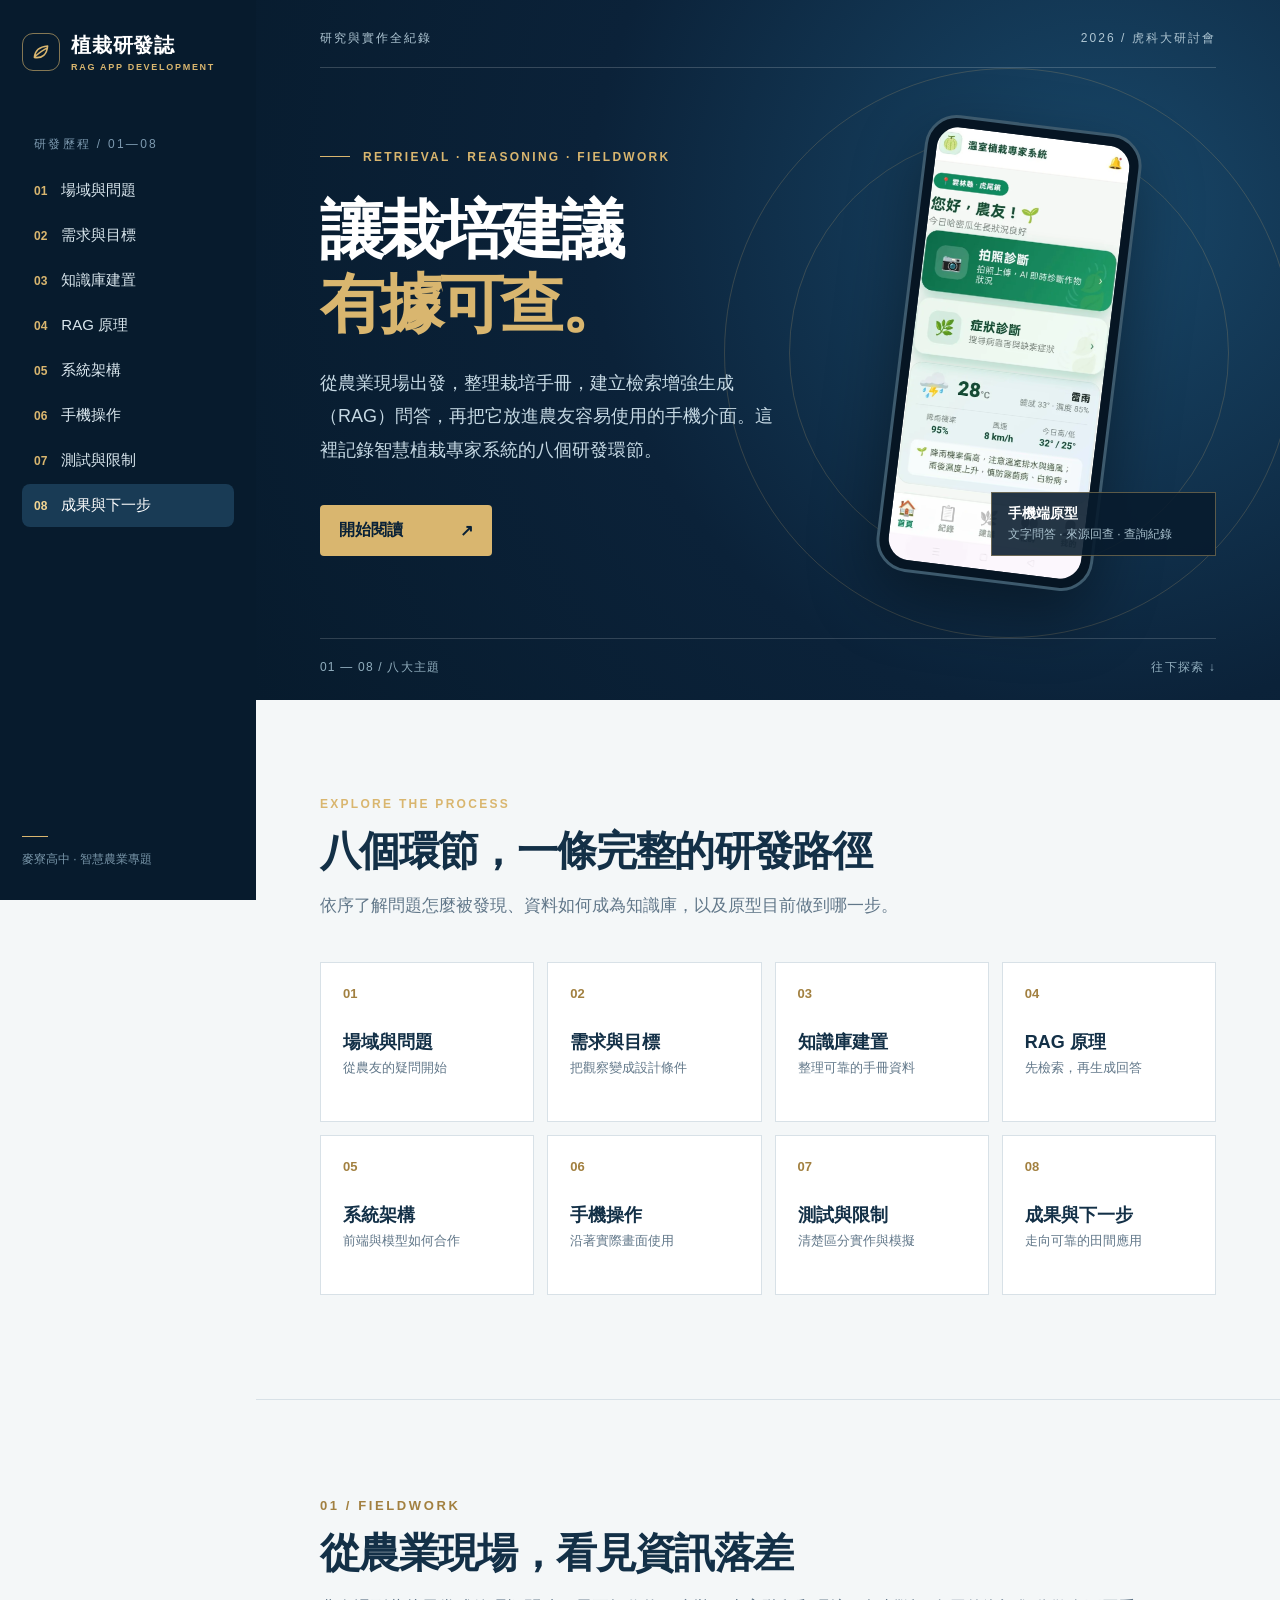
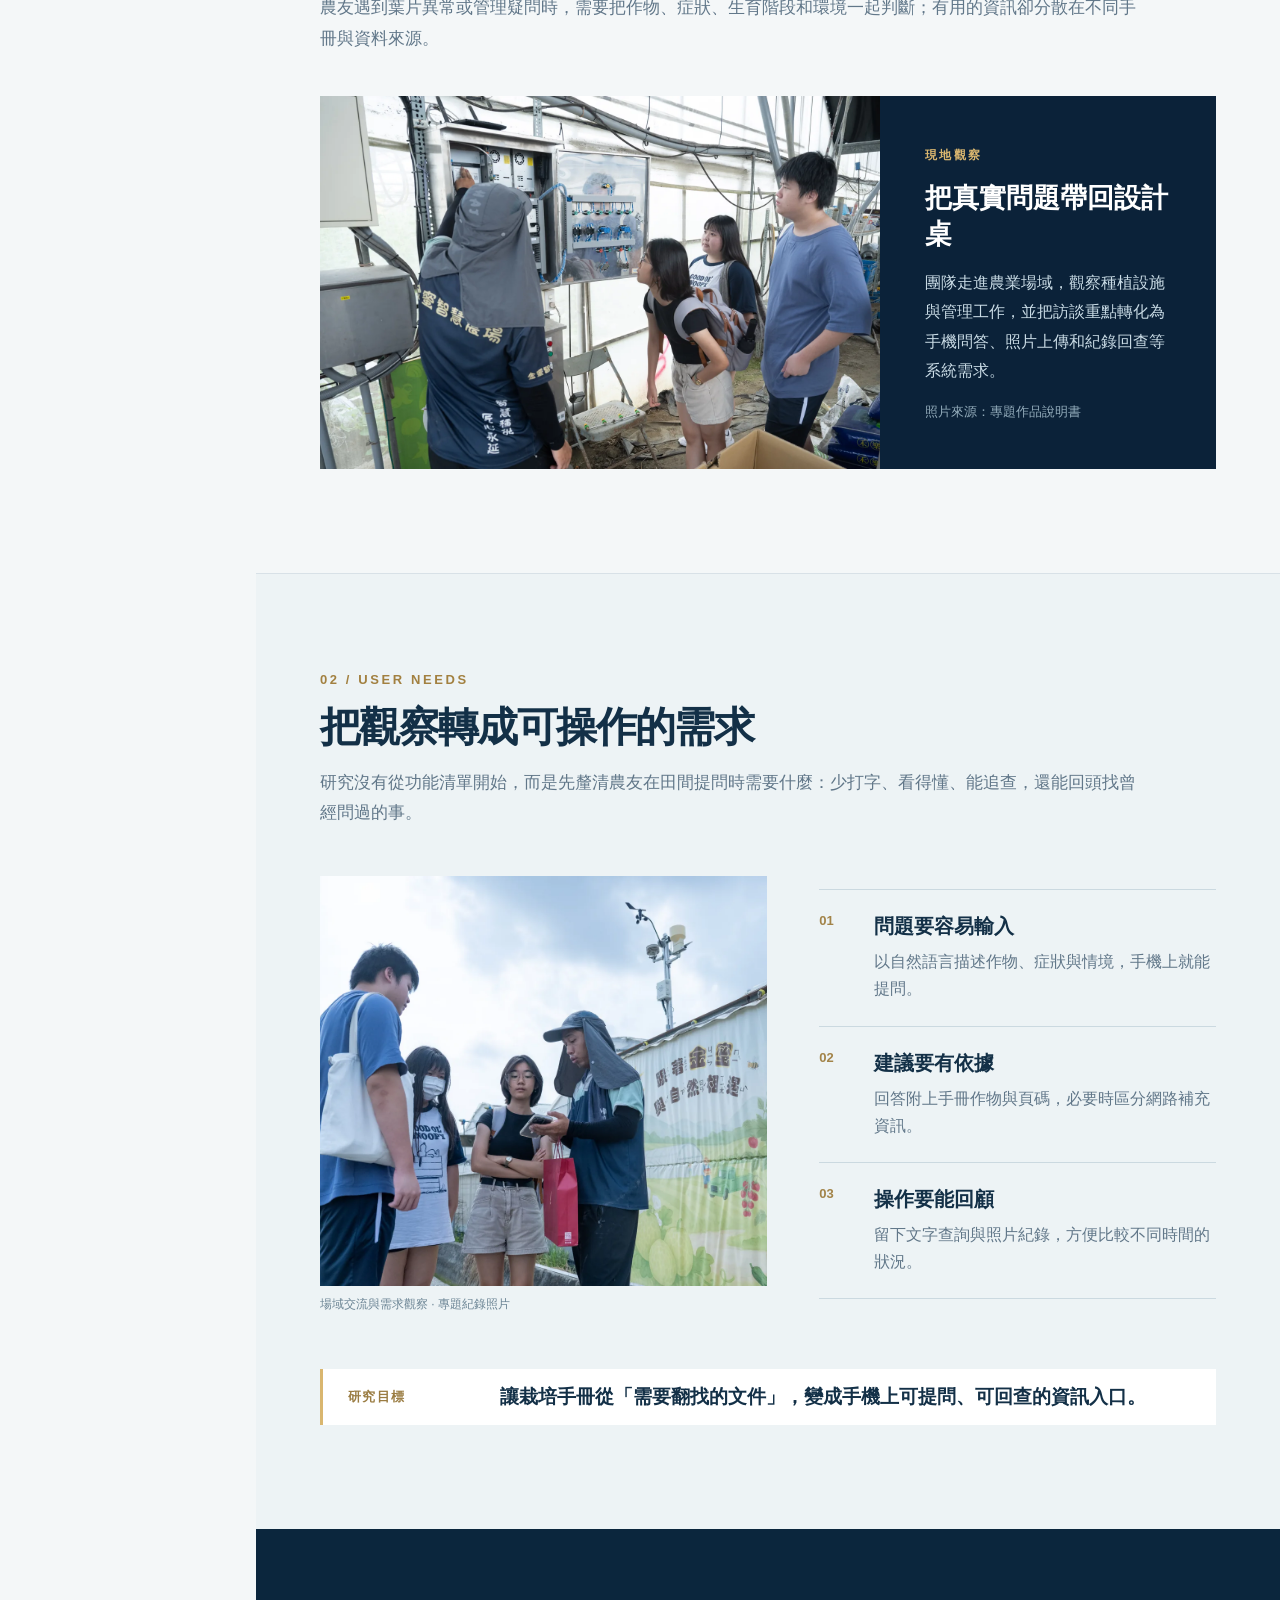
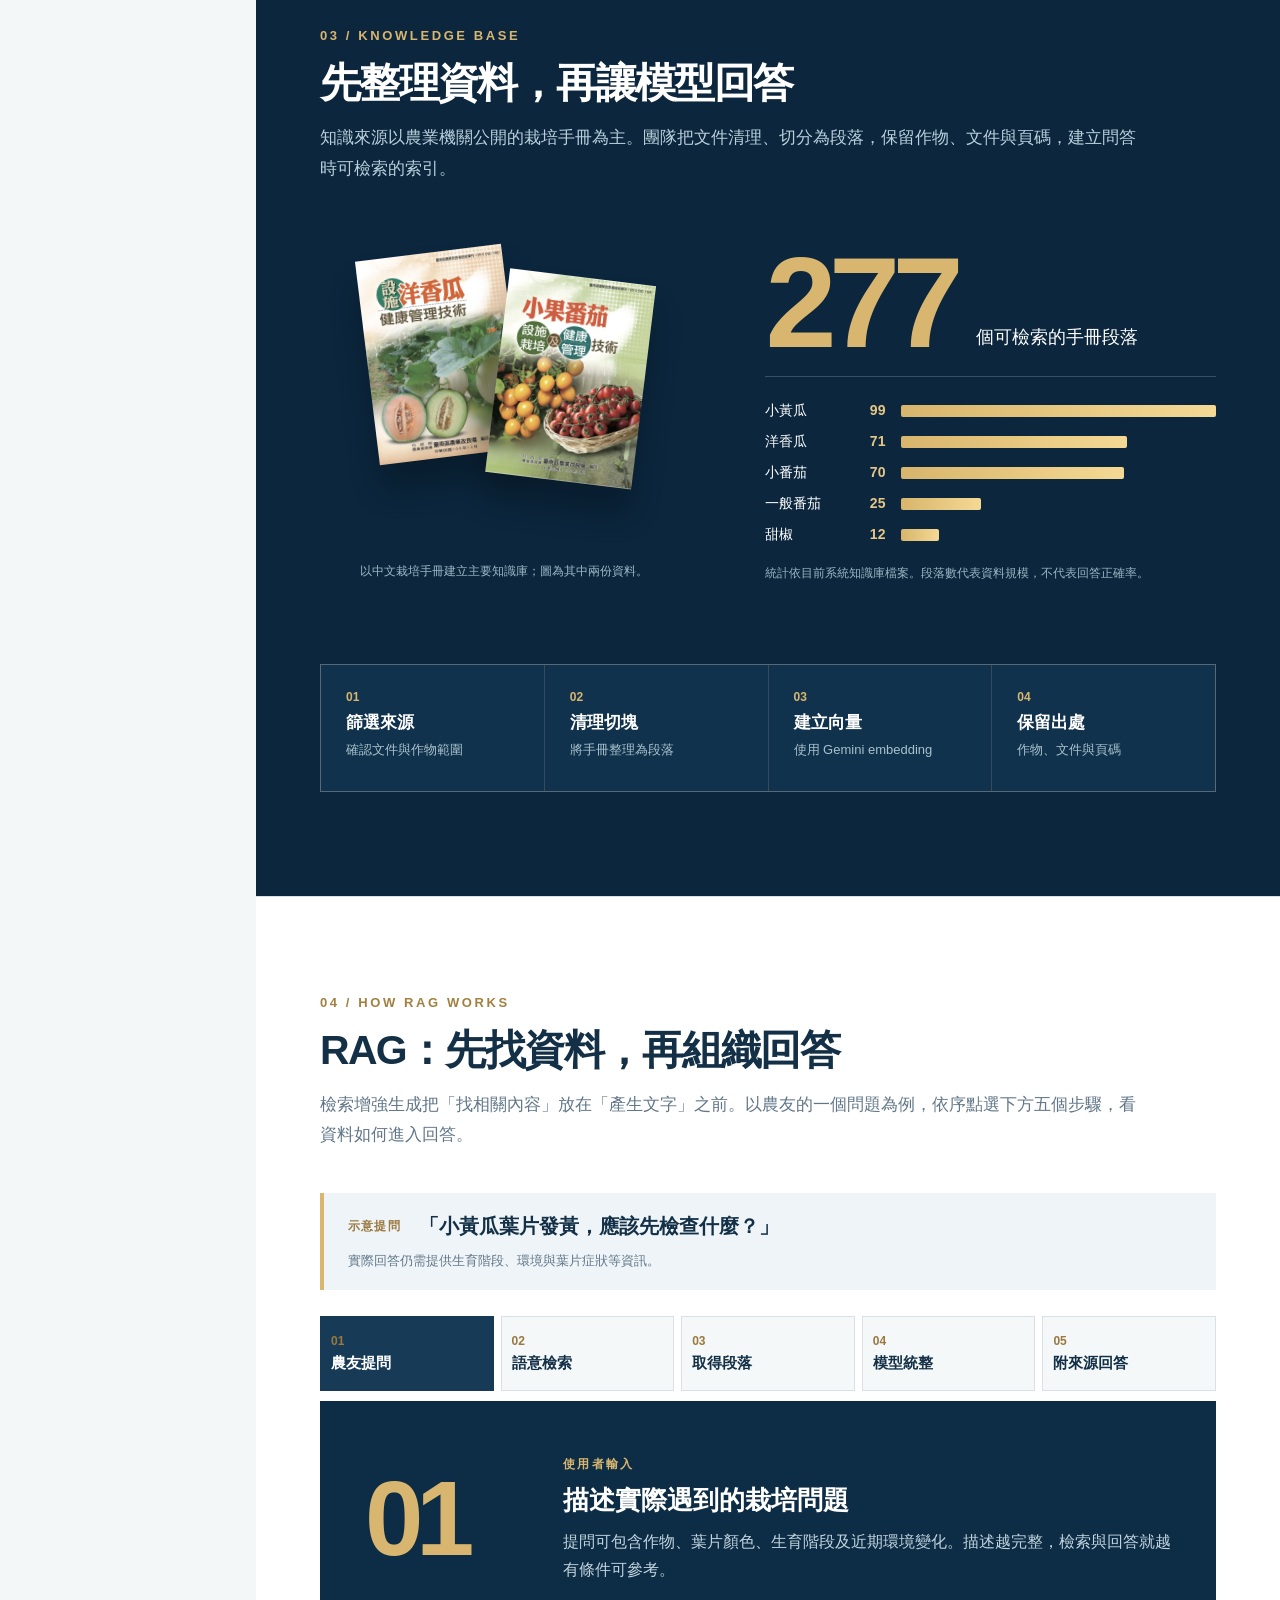
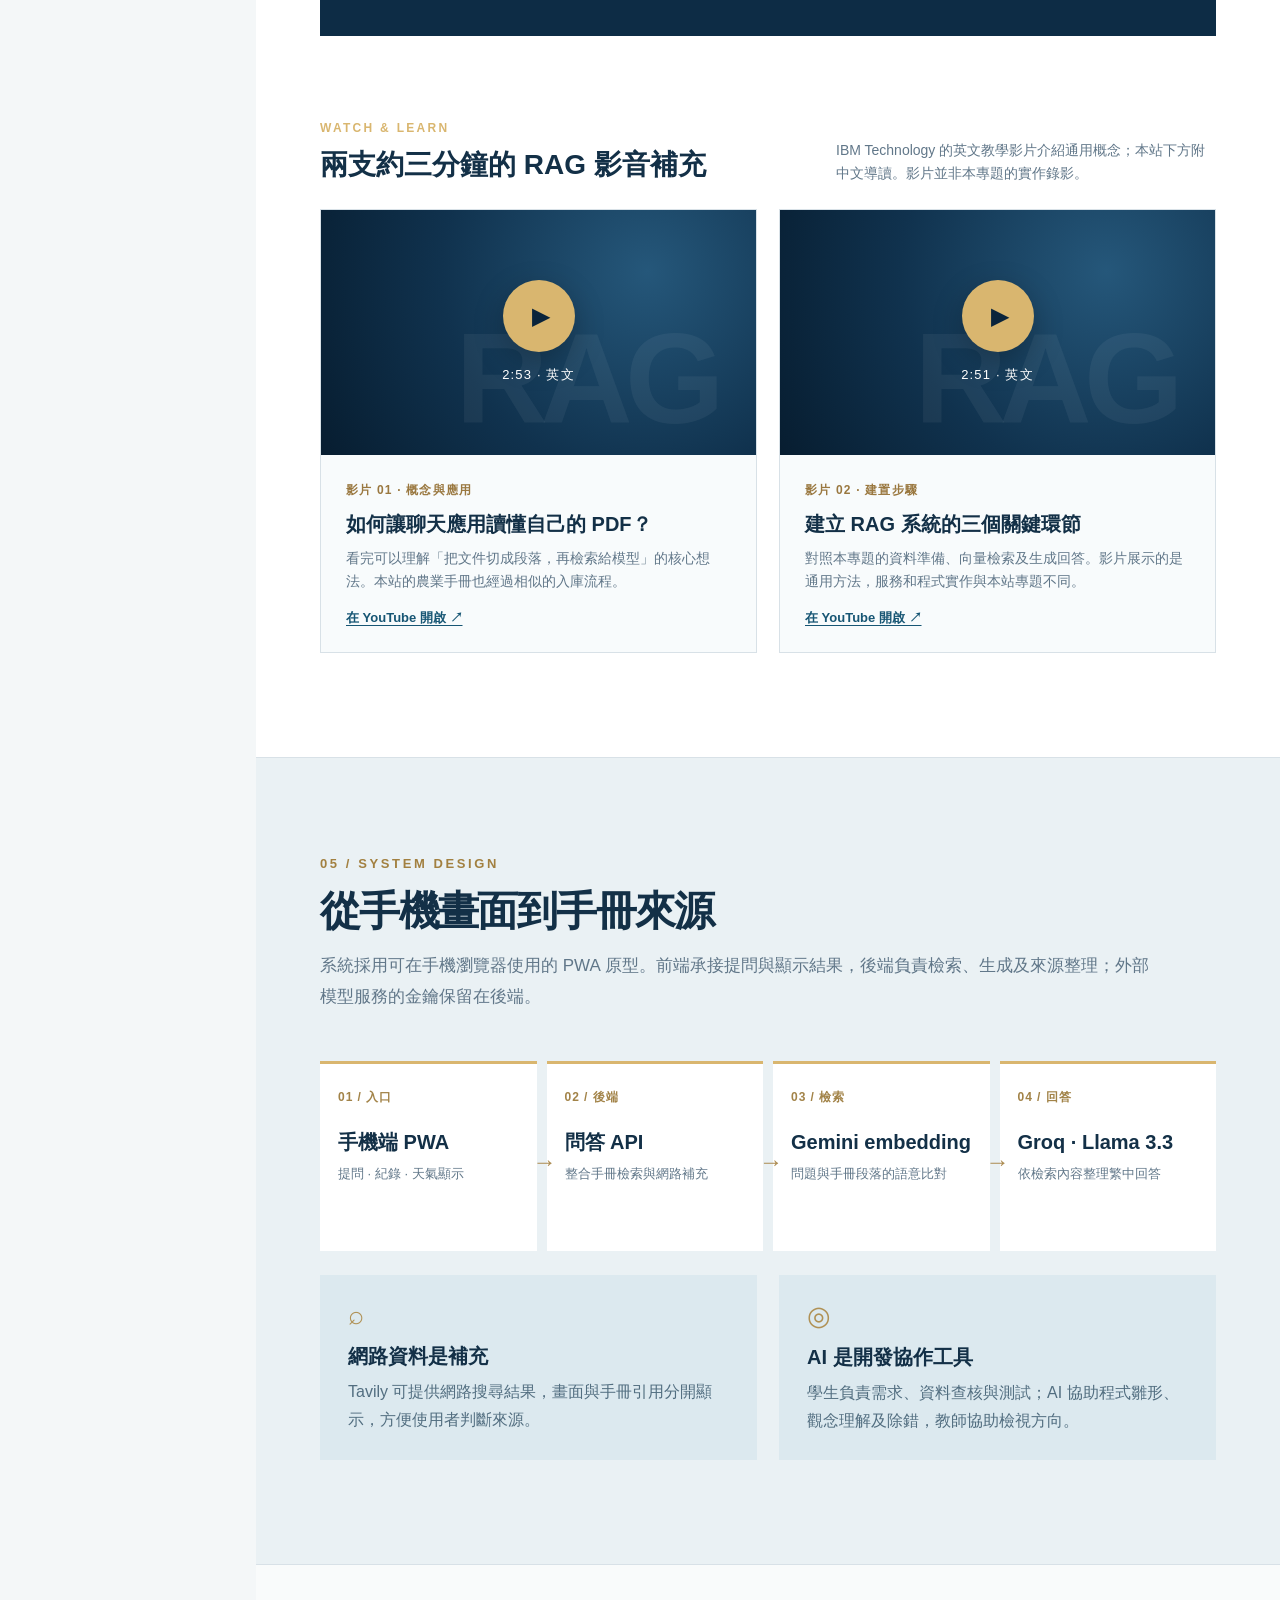
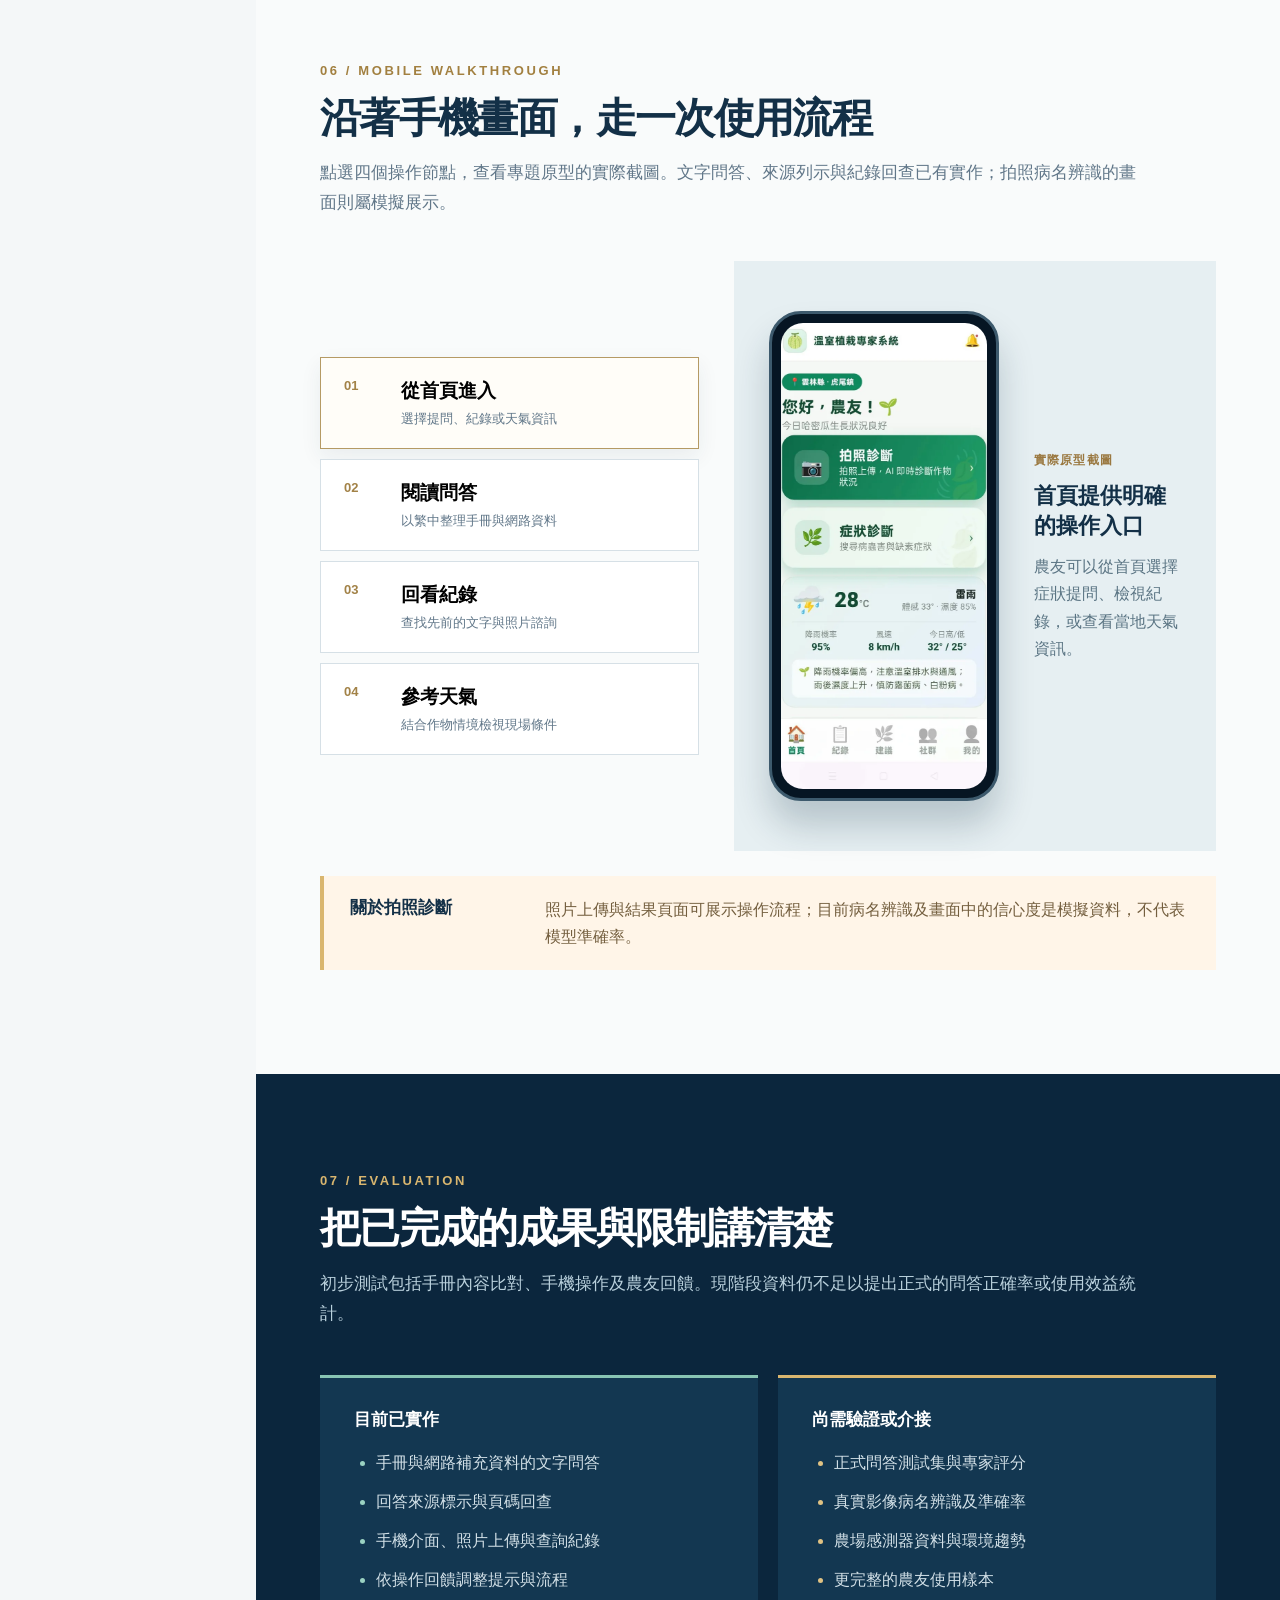
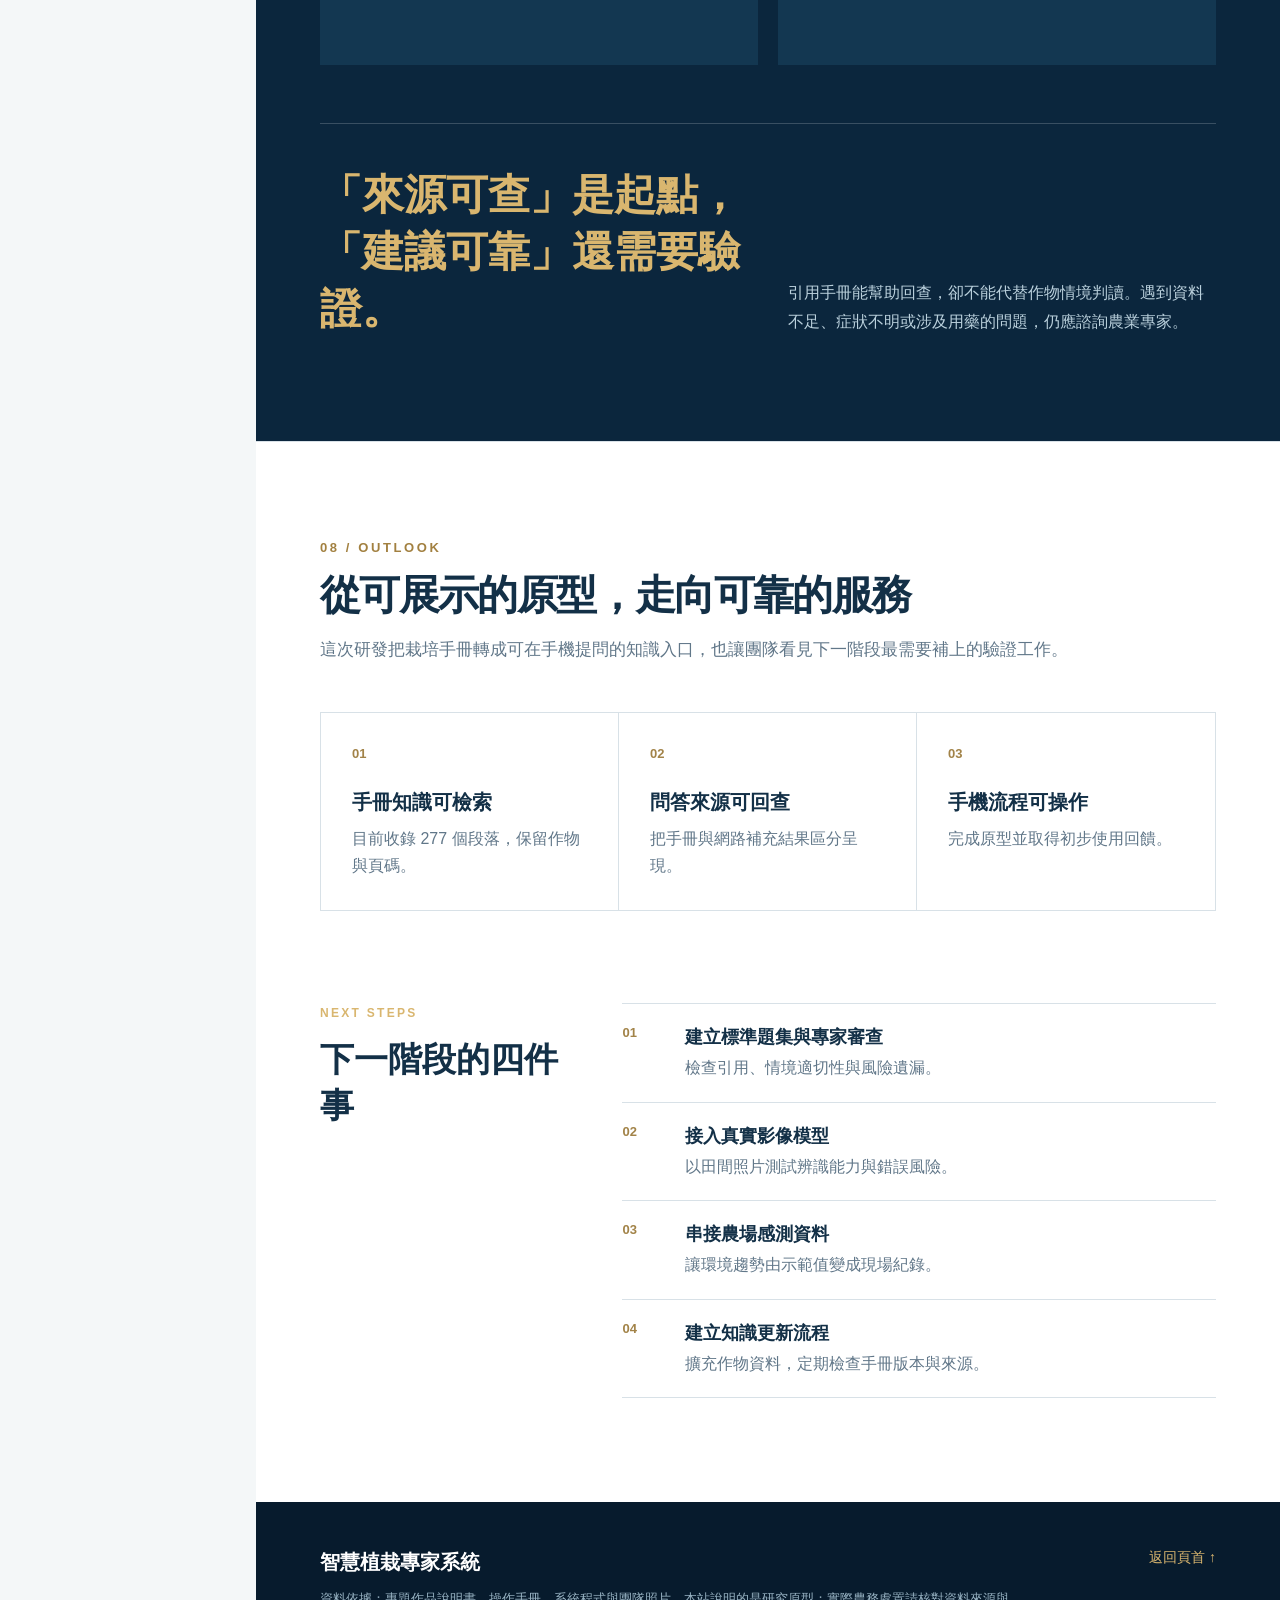
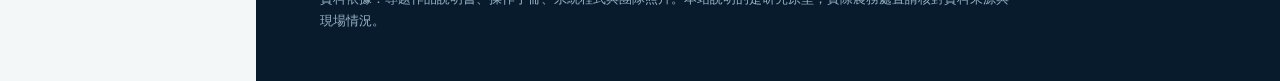
==== index.html @ 703b365e "Add files via upload" ====
<!doctype html>
<html lang="zh-Hant">
<head>
  <meta charset="UTF-8">
  <meta name="viewport" content="width=device-width, initial-scale=1">
  <meta name="theme-color" content="#0b2239">
  <meta name="description" content="從農友需求、栽培手冊、RAG 檢索到手機原型，完整認識智慧植栽專家系統的研發歷程。">
  <title>智慧植栽專家系統｜RAG APP 研發歷程</title>
  <link rel="icon" type="image/svg+xml" href="data:image/svg+xml,%3Csvg xmlns='http://www.w3.org/2000/svg' viewBox='0 0 64 64'%3E%3Crect width='64' height='64' rx='14' fill='%230b2239'/%3E%3Cpath d='M16 43c20 3 31-8 32-26-19 1-31 10-32 26Zm0 0c7-8 17-15 29-20' fill='none' stroke='%23d9b66f' stroke-width='4' stroke-linecap='round' stroke-linejoin='round'/%3E%3C/svg%3E">
  <link rel="stylesheet" href="./style.css">
</head>
<body>
  <a class="skip-link" href="#main">跳至主要內容</a>
  <div class="site-shell">
    <aside class="sidebar" aria-label="章節導覽">
      <a class="brand" href="#top"><span class="brand-mark" aria-hidden="true"><svg viewBox="0 0 40 40" width="24" height="24" fill="none"><path d="M9 29c13 2 21-5 22-19C18 11 10 17 9 29Zm0 0c5-6 11-10 20-15" stroke="currentColor" stroke-width="2.6" stroke-linecap="round" stroke-linejoin="round"/></svg></span><span>植栽研發誌<small>RAG APP DEVELOPMENT</small></span></a>
      <div class="side-label">研發歷程 / 01—08</div>
      <nav class="side-nav" aria-label="八大主題">
        <a href="#chapter-1"><span>01</span>場域與問題</a>
        <a href="#chapter-2"><span>02</span>需求與目標</a>
        <a href="#chapter-3"><span>03</span>知識庫建置</a>
        <a href="#chapter-4"><span>04</span>RAG 原理</a>
        <a href="#chapter-5"><span>05</span>系統架構</a>
        <a href="#chapter-6"><span>06</span>手機操作</a>
        <a href="#chapter-7"><span>07</span>測試與限制</a>
        <a href="#chapter-8"><span>08</span>成果與下一步</a>
      </nav>
      <span class="nav-scroll-hint" aria-hidden="true">›</span>
      <div class="side-foot"><span class="side-foot-line"></span>麥寮高中 · 智慧農業專題</div>
    </aside>

    <main id="main">
      <section id="top" class="hero section-frame" aria-labelledby="hero-title">
        <div class="hero-topline"><span>研究與實作全紀錄</span><span>2026 / 虎科大研討會</span></div>
        <div class="hero-grid">
          <div class="hero-copy">
            <div class="kicker"><span class="kicker-line"></span> RETRIEVAL · REASONING · FIELDWORK</div>
            <h1 id="hero-title">讓栽培建議<br><em>有據可查。</em></h1>
            <p>從農業現場出發，整理栽培手冊，建立檢索增強生成（RAG）問答，再把它放進農友容易使用的手機介面。這裡記錄智慧植栽專家系統的八個研發環節。</p>
            <a class="primary-link" href="#chapter-1">開始閱讀 <span aria-hidden="true">↗</span></a>
          </div>
          <div class="hero-visual" aria-label="智慧植栽專家系統手機首頁畫面">
            <div class="hero-orbit orbit-one"></div><div class="hero-orbit orbit-two"></div>
            <div class="phone-shell hero-phone"><img src="./assets/phone-home.webp" alt="智慧植栽專家系統首頁實際畫面"></div>
            <div class="hero-note"><strong>手機端原型</strong><span>文字問答 · 來源回查 · 查詢紀錄</span></div>
          </div>
        </div>
        <div class="hero-footer"><span>01 — 08 / 八大主題</span><span>往下探索 <span aria-hidden="true">↓</span></span></div>
      </section>

      <section class="chapter-index section-frame" aria-labelledby="index-title">
        <div class="section-heading"><span class="eyebrow">EXPLORE THE PROCESS</span><h2 id="index-title">八個環節，一條完整的研發路徑</h2><p>依序了解問題怎麼被發現、資料如何成為知識庫，以及原型目前做到哪一步。</p></div>
        <div class="chapter-grid">
          <a href="#chapter-1"><span>01</span><strong>場域與問題</strong><small>從農友的疑問開始</small></a>
          <a href="#chapter-2"><span>02</span><strong>需求與目標</strong><small>把觀察變成設計條件</small></a>
          <a href="#chapter-3"><span>03</span><strong>知識庫建置</strong><small>整理可靠的手冊資料</small></a>
          <a href="#chapter-4"><span>04</span><strong>RAG 原理</strong><small>先檢索，再生成回答</small></a>
          <a href="#chapter-5"><span>05</span><strong>系統架構</strong><small>前端與模型如何合作</small></a>
          <a href="#chapter-6"><span>06</span><strong>手機操作</strong><small>沿著實際畫面使用</small></a>
          <a href="#chapter-7"><span>07</span><strong>測試與限制</strong><small>清楚區分實作與模擬</small></a>
          <a href="#chapter-8"><span>08</span><strong>成果與下一步</strong><small>走向可靠的田間應用</small></a>
        </div>
      </section>

      <section id="chapter-1" class="content-section section-frame" aria-labelledby="ch1-title">
        <div class="chapter-heading"><span class="chapter-no">01 / FIELDWORK</span><h2 id="ch1-title">從農業現場，看見資訊落差</h2><p>農友遇到葉片異常或管理疑問時，需要把作物、症狀、生育階段和環境一起判斷；有用的資訊卻分散在不同手冊與資料來源。</p></div>
        <div class="photo-story"><img src="./assets/farm-visit.webp" alt="團隊走訪農業場域，了解溫室設備與栽培流程"><div><span class="eyebrow">現地觀察</span><h3>把真實問題帶回設計桌</h3><p>團隊走進農業場域，觀察種植設施與管理工作，並把訪談重點轉化為手機問答、照片上傳和紀錄回查等系統需求。</p><small>照片來源：專題作品說明書</small></div></div>
      </section>
      <section id="chapter-2" class="content-section section-frame chapter-two" aria-labelledby="ch2-title">
        <div class="chapter-heading"><span class="chapter-no">02 / USER NEEDS</span><h2 id="ch2-title">把觀察轉成可操作的需求</h2><p>研究沒有從功能清單開始，而是先釐清農友在田間提問時需要什麼：少打字、看得懂、能追查，還能回頭找曾經問過的事。</p></div>
        <div class="needs-layout">
          <figure class="editorial-photo"><img src="./assets/field-conversation.webp" alt="團隊在農業場域與人員交流智慧栽培需求" loading="lazy"><figcaption>場域交流與需求觀察 · 專題紀錄照片</figcaption></figure>
          <div class="need-list">
            <div><span>01</span><strong>問題要容易輸入</strong><p>以自然語言描述作物、症狀與情境，手機上就能提問。</p></div>
            <div><span>02</span><strong>建議要有依據</strong><p>回答附上手冊作物與頁碼，必要時區分網路補充資訊。</p></div>
            <div><span>03</span><strong>操作要能回顧</strong><p>留下文字查詢與照片紀錄，方便比較不同時間的狀況。</p></div>
          </div>
        </div>
        <div class="research-aim"><span>研究目標</span><p>讓栽培手冊從「需要翻找的文件」，變成手機上可提問、可回查的資訊入口。</p></div>
      </section>

      <section id="chapter-3" class="content-section section-frame section-deep" aria-labelledby="ch3-title">
        <div class="chapter-heading"><span class="chapter-no">03 / KNOWLEDGE BASE</span><h2 id="ch3-title">先整理資料，再讓模型回答</h2><p>知識來源以農業機關公開的栽培手冊為主。團隊把文件清理、切分為段落，保留作物、文件與頁碼，建立問答時可檢索的索引。</p></div>
        <div class="knowledge-layout">
          <div class="manual-display" aria-label="使用的農業手冊封面">
            <img src="./assets/melon-manual.webp" alt="洋香瓜栽培手冊封面" loading="lazy">
            <img src="./assets/tomato-manual.webp" alt="小果番茄栽培手冊封面" loading="lazy">
            <p>以中文栽培手冊建立主要知識庫；圖為其中兩份資料。</p>
          </div>
          <div class="knowledge-data">
            <div class="big-stat"><strong>277</strong><span>個可檢索的手冊段落</span></div>
            <div class="bar-list" aria-label="知識庫各作物段落數">
              <div><span>小黃瓜 <b>99</b></span><i style="--bar:100%"></i></div>
              <div><span>洋香瓜 <b>71</b></span><i style="--bar:71.7%"></i></div>
              <div><span>小番茄 <b>70</b></span><i style="--bar:70.7%"></i></div>
              <div><span>一般番茄 <b>25</b></span><i style="--bar:25.3%"></i></div>
              <div><span>甜椒 <b>12</b></span><i style="--bar:12.1%"></i></div>
            </div>
            <p class="data-note">統計依目前系統知識庫檔案。段落數代表資料規模，不代表回答正確率。</p>
          </div>
        </div>
        <div class="pipeline" aria-label="知識庫建立流程"><div><span>01</span><strong>篩選來源</strong><small>確認文件與作物範圍</small></div><div><span>02</span><strong>清理切塊</strong><small>將手冊整理為段落</small></div><div><span>03</span><strong>建立向量</strong><small>使用 Gemini embedding</small></div><div><span>04</span><strong>保留出處</strong><small>作物、文件與頁碼</small></div></div>
      </section>

      <section id="chapter-4" class="content-section section-frame chapter-rag" aria-labelledby="ch4-title">
        <div class="chapter-heading"><span class="chapter-no">04 / HOW RAG WORKS</span><h2 id="ch4-title">RAG：先找資料，再組織回答</h2><p>檢索增強生成把「找相關內容」放在「產生文字」之前。以農友的一個問題為例，依序點選下方五個步驟，看資料如何進入回答。</p></div>
        <div class="rag-example"><span>示意提問</span><strong>「小黃瓜葉片發黃，應該先檢查什麼？」</strong><small>實際回答仍需提供生育階段、環境與葉片症狀等資訊。</small></div>
        <div class="rag-steps" role="group" aria-label="RAG 問答五步驟">
          <button class="is-selected" type="button" data-flow="0" aria-pressed="true"><span>01</span>農友提問</button>
          <button type="button" data-flow="1" aria-pressed="false"><span>02</span>語意檢索</button>
          <button type="button" data-flow="2" aria-pressed="false"><span>03</span>取得段落</button>
          <button type="button" data-flow="3" aria-pressed="false"><span>04</span>模型統整</button>
          <button type="button" data-flow="4" aria-pressed="false"><span>05</span>附來源回答</button>
        </div>
        <div class="flow-detail" aria-live="polite"><div class="flow-symbol" aria-hidden="true">01</div><div><span class="eyebrow" id="flow-kicker">使用者輸入</span><h3 id="flow-title">描述實際遇到的栽培問題</h3><p id="flow-copy">提問可包含作物、葉片顏色、生育階段及近期環境變化。描述越完整，檢索與回答就越有條件可參考。</p></div></div>
        <div class="video-header"><div><span class="eyebrow">WATCH & LEARN</span><h3>兩支約三分鐘的 RAG 影音補充</h3></div><p>IBM Technology 的英文教學影片介紹通用概念；本站下方附中文導讀。影片並非本專題的實作錄影。</p></div>
        <div class="video-grid">
          <article class="video-card"><div class="video-stage"><button type="button" class="video-play" data-video="XctooiH0moI" aria-label="播放約 2 分 53 秒的 RAG 聊天應用影片"><span aria-hidden="true">▶</span><small>2:53 · 英文</small></button></div><div class="video-body"><span>影片 01 · 概念與應用</span><h4>如何讓聊天應用讀懂自己的 PDF？</h4><p>看完可以理解「把文件切成段落，再檢索給模型」的核心想法。本站的農業手冊也經過相似的入庫流程。</p><a href="https://www.youtube.com/watch?v=XctooiH0moI" target="_blank" rel="noopener noreferrer">在 YouTube 開啟 ↗</a></div></article>
          <article class="video-card"><div class="video-stage"><button type="button" class="video-play" data-video="LpKGm1jJXv4" aria-label="播放約 2 分 51 秒的 RAG 建置三步驟影片"><span aria-hidden="true">▶</span><small>2:51 · 英文</small></button></div><div class="video-body"><span>影片 02 · 建置步驟</span><h4>建立 RAG 系統的三個關鍵環節</h4><p>對照本專題的資料準備、向量檢索及生成回答。影片展示的是通用方法，服務和程式實作與本站專題不同。</p><a href="https://www.youtube.com/watch?v=LpKGm1jJXv4" target="_blank" rel="noopener noreferrer">在 YouTube 開啟 ↗</a></div></article>
        </div>
      </section>

      <section id="chapter-5" class="content-section section-frame chapter-architecture" aria-labelledby="ch5-title">
        <div class="chapter-heading"><span class="chapter-no">05 / SYSTEM DESIGN</span><h2 id="ch5-title">從手機畫面到手冊來源</h2><p>系統採用可在手機瀏覽器使用的 PWA 原型。前端承接提問與顯示結果，後端負責檢索、生成及來源整理；外部模型服務的金鑰保留在後端。</p></div>
        <div class="architecture-map" aria-label="系統技術架構">
          <div class="architecture-node"><span>01 / 入口</span><strong>手機端 PWA</strong><small>提問 · 紀錄 · 天氣顯示</small></div>
          <div class="architecture-node"><span>02 / 後端</span><strong>問答 API</strong><small>整合手冊檢索與網路補充</small></div>
          <div class="architecture-node"><span>03 / 檢索</span><strong>Gemini embedding</strong><small>問題與手冊段落的語意比對</small></div>
          <div class="architecture-node"><span>04 / 回答</span><strong>Groq · Llama 3.3</strong><small>依檢索內容整理繁中回答</small></div>
        </div>
        <div class="architecture-notes"><div><span class="note-icon" aria-hidden="true">⌕</span><h3>網路資料是補充</h3><p>Tavily 可提供網路搜尋結果，畫面與手冊引用分開顯示，方便使用者判斷來源。</p></div><div><span class="note-icon" aria-hidden="true">◎</span><h3>AI 是開發協作工具</h3><p>學生負責需求、資料查核與測試；AI 協助程式雛形、觀念理解及除錯，教師協助檢視方向。</p></div></div>
      </section>

      <section id="chapter-6" class="content-section section-frame chapter-phone" aria-labelledby="ch6-title">
        <div class="chapter-heading"><span class="chapter-no">06 / MOBILE WALKTHROUGH</span><h2 id="ch6-title">沿著手機畫面，走一次使用流程</h2><p>點選四個操作節點，查看專題原型的實際截圖。文字問答、來源列示與紀錄回查已有實作；拍照病名辨識的畫面則屬模擬展示。</p></div>
        <div class="phone-walkthrough">
          <div class="phone-selector" role="group" aria-label="手機操作步驟">
            <button type="button" class="is-selected" data-screen="home" aria-pressed="true"><span>01</span><strong>從首頁進入</strong><small>選擇提問、紀錄或天氣資訊</small></button>
            <button type="button" data-screen="answer" aria-pressed="false"><span>02</span><strong>閱讀問答</strong><small>以繁中整理手冊與網路資料</small></button>
            <button type="button" data-screen="history" aria-pressed="false"><span>03</span><strong>回看紀錄</strong><small>查找先前的文字與照片諮詢</small></button>
            <button type="button" data-screen="weather" aria-pressed="false"><span>04</span><strong>參考天氣</strong><small>結合作物情境檢視現場條件</small></button>
          </div>
          <div class="phone-showcase"><div class="phone-shell demo-phone"><img id="demo-screen" src="./assets/phone-home.webp" alt="智慧植栽專家系統手機首頁截圖" loading="lazy"></div><div class="screen-caption"><span>實際原型截圖</span><strong id="screen-caption-title">首頁提供明確的操作入口</strong><p id="screen-caption-copy">農友可以從首頁選擇症狀提問、檢視紀錄，或查看當地天氣資訊。</p></div></div>
        </div>
        <div class="prototype-notice"><strong>關於拍照診斷</strong><p>照片上傳與結果頁面可展示操作流程；目前病名辨識及畫面中的信心度是模擬資料，不代表模型準確率。</p></div>
      </section>

      <section id="chapter-7" class="content-section section-frame section-deep chapter-validation" aria-labelledby="ch7-title">
        <div class="chapter-heading"><span class="chapter-no">07 / EVALUATION</span><h2 id="ch7-title">把已完成的成果與限制講清楚</h2><p>初步測試包括手冊內容比對、手機操作及農友回饋。現階段資料仍不足以提出正式的問答正確率或使用效益統計。</p></div>
        <div class="status-grid"><div class="status-panel done"><span>目前已實作</span><ul><li>手冊與網路補充資料的文字問答</li><li>回答來源標示與頁碼回查</li><li>手機介面、照片上傳與查詢紀錄</li><li>依操作回饋調整提示與流程</li></ul></div><div class="status-panel pending"><span>尚需驗證或介接</span><ul><li>正式問答測試集與專家評分</li><li>真實影像病名辨識及準確率</li><li>農場感測器資料與環境趨勢</li><li>更完整的農友使用樣本</li></ul></div></div>
        <div class="validation-quote"><strong>「來源可查」是起點，<br>「建議可靠」還需要驗證。</strong><p>引用手冊能幫助回查，卻不能代替作物情境判讀。遇到資料不足、症狀不明或涉及用藥的問題，仍應諮詢農業專家。</p></div>
      </section>

      <section id="chapter-8" class="content-section section-frame chapter-final" aria-labelledby="ch8-title">
        <div class="chapter-heading"><span class="chapter-no">08 / OUTLOOK</span><h2 id="ch8-title">從可展示的原型，走向可靠的服務</h2><p>這次研發把栽培手冊轉成可在手機提問的知識入口，也讓團隊看見下一階段最需要補上的驗證工作。</p></div>
        <div class="outcome-strip"><div><span>01</span><strong>手冊知識可檢索</strong><p>目前收錄 277 個段落，保留作物與頁碼。</p></div><div><span>02</span><strong>問答來源可回查</strong><p>把手冊與網路補充結果區分呈現。</p></div><div><span>03</span><strong>手機流程可操作</strong><p>完成原型並取得初步使用回饋。</p></div></div>
        <div class="roadmap"><div><span class="eyebrow">NEXT STEPS</span><h3>下一階段的四件事</h3></div><ol><li><b>01</b><div><strong>建立標準題集與專家審查</strong><p>檢查引用、情境適切性與風險遺漏。</p></div></li><li><b>02</b><div><strong>接入真實影像模型</strong><p>以田間照片測試辨識能力與錯誤風險。</p></div></li><li><b>03</b><div><strong>串接農場感測資料</strong><p>讓環境趨勢由示範值變成現場紀錄。</p></div></li><li><b>04</b><div><strong>建立知識更新流程</strong><p>擴充作物資料，定期檢查手冊版本與來源。</p></div></li></ol></div>
      </section>
      <footer class="site-footer section-frame"><div><strong>智慧植栽專家系統</strong><p>資料依據：專題作品說明書、操作手冊、系統程式與團隊照片。本站說明的是研究原型；實際農務處置請核對資料來源與現場情況。</p></div><a href="#top">返回頁首 ↑</a></footer>
    </main>
  </div>
  <script src="./script.js" defer></script>
</body>
</html>
---- style.css ----
:root{--navy:#0b2239;--navy-2:#12344f;--navy-3:#173d59;--gold:#d9b66f;--paper:#f4f7f8;--ink:#133047;--muted:#617789;--line:#d8e1e7;--white:#fff;font-family:-apple-system,BlinkMacSystemFont,"PingFang TC","Microsoft JhengHei",Arial,sans-serif;font-size:16px;scroll-behavior:smooth}
*{box-sizing:border-box}body{margin:0;background:var(--paper);color:var(--ink)}a{color:inherit;text-decoration:none}img{max-width:100%;display:block}button{font:inherit}.skip-link{position:absolute;top:-4rem;left:1rem;z-index:99;background:#fff;padding:.75rem}.skip-link:focus{top:1rem}.site-shell{display:grid;grid-template-columns:256px minmax(0,1fr)}.sidebar{height:100vh;position:sticky;top:0;background:#071b2d;color:#dbe8ef;padding:32px 22px;display:flex;flex-direction:column}.brand{display:flex;align-items:center;gap:11px;color:#fff;font-size:20px;font-weight:750;letter-spacing:.04em}.brand-mark{width:38px;height:38px;border:1px solid rgba(217,182,111,.6);border-radius:11px;display:grid;place-items:center;color:var(--gold);font-size:21px}.brand small{display:block;font-size:9px;letter-spacing:.19em;color:var(--gold);margin-top:3px}.side-label{font-size:12px;letter-spacing:.19em;color:#7d9ab0;margin:64px 12px 16px}.side-nav{display:grid;gap:2px}.side-nav a{display:flex;gap:14px;align-items:center;padding:12px;border-radius:8px;font-size:15px;transition:.2s}.side-nav a:hover,.side-nav a:focus-visible{background:#12324b;color:#fff}.side-nav span{font-size:12px;color:var(--gold);font-weight:800}.side-foot{margin-top:auto;color:#7895a8;font-size:12px}.side-foot-line{display:block;width:26px;border-top:1px solid var(--gold);margin-bottom:14px}.section-frame{padding-left:clamp(28px,5vw,82px);padding-right:clamp(28px,5vw,82px)}.hero{background:radial-gradient(circle at 82% 30%,#19486a 0,#0b2239 52%,#071b2d 100%);color:#fff;min-height:690px;position:relative;overflow:hidden}.hero-topline{display:flex;justify-content:space-between;padding-top:30px;font-size:12px;letter-spacing:.17em;color:#afc6d3;border-bottom:1px solid rgba(255,255,255,.18);padding-bottom:20px}.hero-grid{display:grid;grid-template-columns:minmax(0,1.05fr) minmax(300px,.95fr);align-items:center;min-height:570px;gap:24px}.hero-copy{position:relative;z-index:2}.kicker,.eyebrow{font-size:12px;font-weight:750;letter-spacing:.19em;color:var(--gold)}.kicker{display:flex;align-items:center;gap:13px}.kicker-line{width:30px;height:1px;background:var(--gold)}h1,h2,h3,p{margin-top:0}h1{font-size:clamp(48px,5vw,78px);line-height:1.15;letter-spacing:-.06em;margin:30px 0 26px;font-weight:780}h1 em{color:var(--gold);font-style:normal}.hero-copy p{font-size:18px;line-height:1.85;color:#c6d9e4;max-width:590px}.primary-link{display:inline-flex;align-items:center;justify-content:space-between;gap:40px;background:var(--gold);color:#092137;border-radius:4px;padding:15px 19px;font-weight:750;margin-top:20px;min-width:172px}.primary-link:hover{background:#ebcd91}.hero-visual{height:545px;display:grid;place-items:center;position:relative}.hero-orbit{position:absolute;border:1px solid rgba(217,182,111,.2);border-radius:50%;aspect-ratio:1}.orbit-one{width:440px}.orbit-two{width:570px}.phone-shell{background:#061523;padding:9px;border:3px solid #3d5a6d;border-radius:32px;box-shadow:0 26px 65px rgba(0,0,0,.4);overflow:hidden}.phone-shell img{border-radius:22px;width:100%;height:100%;object-fit:cover}.hero-phone{width:218px;height:460px;transform:rotate(7deg);position:relative;z-index:1}.hero-note{position:absolute;bottom:70px;right:0;z-index:2;background:rgba(7,27,45,.88);border:1px solid rgba(217,182,111,.4);padding:12px 16px;display:grid;gap:3px;font-size:12px;color:#a9c1ce;min-width:225px}.hero-note strong{font-size:14px;color:#fff}.hero-footer{display:flex;justify-content:space-between;border-top:1px solid rgba(255,255,255,.16);padding:20px 0 24px;color:#91aebe;font-size:12px;letter-spacing:.1em}.chapter-index{padding-top:94px;padding-bottom:104px}.section-heading{max-width:760px}.section-heading h2,.chapter-heading h2{font-size:clamp(30px,3.2vw,48px);line-height:1.25;letter-spacing:-.04em;margin:14px 0}.section-heading p,.chapter-heading p{font-size:17px;color:var(--muted);line-height:1.8}.chapter-grid{display:grid;grid-template-columns:repeat(4,minmax(0,1fr));gap:13px;margin-top:40px}.chapter-grid a{min-height:160px;background:#fff;border:1px solid var(--line);padding:23px 22px;display:flex;flex-direction:column;transition:.2s}.chapter-grid a:hover{border-color:var(--gold);transform:translateY(-4px);box-shadow:0 14px 25px rgba(12,46,70,.1)}.chapter-grid span{font-size:13px;font-weight:800;color:#a28040}.chapter-grid strong{font-size:18px;margin-top:29px}.chapter-grid small{font-size:13px;color:var(--muted);margin-top:5px}.content-section{padding-top:96px;padding-bottom:104px;border-top:1px solid var(--line)}.chapter-heading{max-width:830px}.chapter-no{font-size:13px;color:#a28040;font-weight:800;letter-spacing:.2em}.photo-story{display:grid;grid-template-columns:1.25fr .75fr;background:var(--navy);color:#fff;margin-top:42px;min-height:370px}.photo-story img{width:100%;height:100%;object-fit:cover}.photo-story>div{padding:45px;align-self:center}.photo-story h3{font-size:27px;margin:16px 0}.photo-story p{line-height:1.85;color:#c9dbe5}.photo-story small{color:#93acbb}.content-section:target,.chapter-index:target{scroll-margin-top:16px}
@media(max-width:1100px){.site-shell{grid-template-columns:218px minmax(0,1fr)}.sidebar{padding:25px 14px}.chapter-grid{grid-template-columns:repeat(2,minmax(0,1fr))}.hero-grid{grid-template-columns:1fr .8fr}.hero-note{right:-15px}.photo-story{grid-template-columns:1fr}.photo-story img{height:340px}.photo-story>div{padding:30px}}
@media(max-width:980px){.site-shell{display:block}.sidebar{height:auto;position:sticky;z-index:10;padding:10px 16px;background:#071b2d}.brand{font-size:16px}.brand-mark{width:30px;height:30px}.brand small,.side-label,.side-foot{display:none}.side-nav{display:flex;overflow:auto;gap:2px;margin-top:9px;scrollbar-width:none}.side-nav a{white-space:nowrap;padding:8px 9px;font-size:13px}.side-nav span{font-size:11px}.section-frame{padding-left:22px;padding-right:22px}.hero{min-height:auto}.hero-topline{padding-top:18px;font-size:10px}.hero-grid{display:block;padding-top:58px}.hero-copy p{font-size:16px}.hero-visual{height:430px;margin-top:18px}.hero-phone{width:184px;height:384px}.orbit-one{width:320px}.orbit-two{width:410px}.hero-note{bottom:25px;right:0}.hero-footer{font-size:11px}.chapter-index,.content-section{padding-top:68px;padding-bottom:72px}.chapter-grid{gap:10px}.chapter-grid a{min-height:143px;padding:17px}.chapter-grid strong{font-size:16px;margin-top:22px}.photo-story{display:block}.photo-story img{height:280px}.photo-story>div{padding:27px}.content-section:target{scroll-margin-top:94px}}
@media(max-width:430px){.hero-topline span:last-child{display:none}.chapter-grid{grid-template-columns:1fr 1fr}.chapter-grid a{padding:14px;min-height:130px}.chapter-grid strong{font-size:15px}.chapter-grid small{font-size:12px}.hero-note{right:-5px;bottom:22px;min-width:auto;max-width:175px}}

/* Eight chapter layouts */
.side-nav a.is-active{background:#193b55;color:#fff}.side-nav a.is-active span{color:#f4d693}
.nav-scroll-hint{display:none}
:root{scroll-behavior:auto}
.chapter-two{background:#edf3f5}.needs-layout{display:grid;grid-template-columns:1.06fr .94fr;gap:52px;align-items:center;margin-top:47px}.editorial-photo{margin:0}.editorial-photo img{width:100%;height:410px;object-fit:cover}.editorial-photo figcaption{font-size:12px;color:#6b8494;margin-top:10px}.need-list{display:grid;gap:0}.need-list>div{display:grid;grid-template-columns:45px 1fr;column-gap:10px;padding:23px 0;border-bottom:1px solid #cbd9e0}.need-list>div:first-child{border-top:1px solid #cbd9e0}.need-list span{color:#a28348;font-size:13px;font-weight:800}.need-list strong{font-size:20px}.need-list p{grid-column:2;color:var(--muted);line-height:1.7;margin:8px 0 0}.research-aim{border-left:3px solid var(--gold);display:grid;grid-template-columns:130px 1fr;gap:22px;margin-top:56px;padding:13px 25px;background:#fff}.research-aim span{font-size:13px;color:#9a7c42;font-weight:800;letter-spacing:.1em;align-self:center}.research-aim p{font-size:19px;line-height:1.6;margin:0;font-weight:700}
.section-deep{background:#0b263d;color:#fff;border-top-color:#0b263d}.section-deep .chapter-heading p{color:#b9d0dc}.section-deep .chapter-no{color:var(--gold)}.knowledge-layout{display:grid;grid-template-columns:.9fr 1.1fr;gap:6vw;align-items:center;margin-top:52px}.manual-display{display:flex;align-items:flex-start;justify-content:center;position:relative;min-height:355px;padding-bottom:38px}.manual-display img{width:40%;max-width:195px;aspect-ratio:.72;object-fit:cover;box-shadow:0 25px 30px rgba(0,0,0,.25)}.manual-display img:first-child{transform:rotate(-7deg) translate(8px,16px)}.manual-display img:nth-child(2){transform:rotate(7deg) translate(-2px,40px)}.manual-display p{position:absolute;left:0;right:0;bottom:0;text-align:center;font-size:12px;color:#9db8c6}.big-stat{display:flex;align-items:flex-end;gap:20px;border-bottom:1px solid rgba(255,255,255,.19);padding-bottom:15px;margin-bottom:25px}.big-stat strong{font-size:clamp(75px,10vw,130px);line-height:.9;color:var(--gold);letter-spacing:-.06em}.big-stat span{font-size:18px;padding-bottom:12px}.bar-list{display:grid;gap:13px}.bar-list>div{display:grid;grid-template-columns:120px minmax(0,1fr);align-items:center;gap:16px}.bar-list span{font-size:14px;display:flex;justify-content:space-between;gap:8px}.bar-list b{color:#e6c786}.bar-list i{height:12px;width:var(--bar);background:linear-gradient(90deg,#d8b56c,#f4d994);border-radius:2px;max-width:100%}.data-note{font-size:12px;line-height:1.6;color:#9bb5c3;margin:20px 0 0}.pipeline{display:grid;grid-template-columns:repeat(4,1fr);gap:1px;background:rgba(255,255,255,.17);margin-top:72px;border:1px solid rgba(255,255,255,.17)}.pipeline>div{background:#10324c;padding:25px;min-height:126px;display:grid;align-content:start;gap:7px}.pipeline span{font-size:12px;color:var(--gold);font-weight:800}.pipeline strong{font-size:17px}.pipeline small{font-size:13px;color:#a9c1ce}
.chapter-rag{background:#fff}.rag-example{display:flex;flex-wrap:wrap;align-items:center;gap:12px 18px;background:#eef4f7;border-left:4px solid var(--gold);padding:20px 24px;margin:42px 0 26px}.rag-example span{font-size:12px;color:#9a7840;font-weight:800;letter-spacing:.1em}.rag-example strong{font-size:20px}.rag-example small{width:100%;font-size:13px;color:var(--muted)}.rag-steps{display:grid;grid-template-columns:repeat(5,1fr);gap:7px}.rag-steps button{border:1px solid #d7e1e7;background:#f5f8f9;color:var(--ink);padding:17px 10px;text-align:left;cursor:pointer;font-weight:750;font-size:15px;min-height:72px}.rag-steps button span{display:block;color:#9a7840;font-size:12px;margin-bottom:6px}.rag-steps button:hover,.rag-steps button:focus-visible,.rag-steps button.is-selected{background:#173b57;border-color:#173b57;color:#fff}.flow-detail{display:grid;grid-template-columns:170px 1fr;gap:28px;align-items:center;background:#0d2c45;color:#fff;min-height:235px;padding:36px 45px;margin-top:10px}.flow-symbol{font-size:105px;font-weight:800;line-height:1;color:var(--gold);letter-spacing:-.07em}.flow-detail h3{font-size:26px;margin:10px 0}.flow-detail p{color:#c1d4df;line-height:1.75;max-width:650px;margin:0}.video-header{display:flex;justify-content:space-between;gap:30px;align-items:end;margin-top:82px}.video-header h3{font-size:28px;margin:10px 0 0}.video-header p{max-width:380px;color:var(--muted);font-size:14px;line-height:1.6;margin:0}.video-grid{display:grid;grid-template-columns:repeat(2,minmax(0,1fr));gap:22px;margin-top:25px}.video-card{border:1px solid var(--line);background:#f8fbfc;overflow:hidden}.video-stage{aspect-ratio:16/9;background:radial-gradient(circle at 75% 25%,#25577a,#10324e 55%,#071d30);position:relative}.video-stage:before{content:"RAG";position:absolute;right:9%;bottom:1%;font-size:clamp(85px,10vw,145px);font-weight:800;color:rgba(255,255,255,.055);letter-spacing:-.06em}.video-play{position:absolute;inset:0;border:0;background:none;color:#fff;cursor:pointer;display:flex;flex-direction:column;align-items:center;justify-content:center;gap:14px}.video-play span{width:72px;height:72px;border-radius:50%;display:grid;place-items:center;padding-left:4px;background:var(--gold);color:#0a243b;font-size:24px;box-shadow:0 10px 30px rgba(0,0,0,.25);transition:transform .2s}.video-play:hover span,.video-play:focus-visible span{transform:scale(1.08)}.video-play small{font-size:13px;letter-spacing:.09em}.video-stage iframe{width:100%;height:100%;border:0;position:relative;z-index:1}.video-body{padding:25px}.video-body span{font-size:12px;font-weight:800;color:#9a7840;letter-spacing:.1em}.video-body h4{font-size:20px;margin:12px 0 9px}.video-body p{color:var(--muted);line-height:1.7;font-size:14px}.video-body a{font-size:13px;font-weight:750;color:#175674;text-decoration:underline;text-underline-offset:3px}
.chapter-architecture{background:#eaf1f4}.architecture-map{display:grid;grid-template-columns:repeat(4,minmax(0,1fr));gap:10px;margin-top:48px}.architecture-node{background:#fff;border-top:3px solid var(--gold);min-height:190px;padding:25px 18px;position:relative;display:flex;flex-direction:column}.architecture-node:not(:last-child):after{content:"→";position:absolute;right:-20px;top:45%;font-size:24px;color:#ad8d53;z-index:1}.architecture-node span{font-size:12px;color:#a28348;font-weight:800;letter-spacing:.08em}.architecture-node strong{font-size:20px;line-height:1.25;margin-top:24px}.architecture-node small{font-size:13px;color:var(--muted);line-height:1.5;margin-top:9px}.architecture-notes{display:grid;grid-template-columns:1fr 1fr;gap:22px;margin-top:24px}.architecture-notes>div{background:#dce9ef;padding:25px 28px}.note-icon{font-size:27px;color:#b09155}.architecture-notes h3{font-size:20px;margin:12px 0 8px}.architecture-notes p{color:#526e80;line-height:1.75;margin:0}
.chapter-phone{background:#f9fbfb}.phone-walkthrough{display:grid;grid-template-columns:.88fr 1.12fr;gap:35px;margin-top:42px;align-items:center}.phone-selector{display:grid;gap:10px}.phone-selector button{display:grid;grid-template-columns:45px 1fr;gap:1px 12px;text-align:left;border:1px solid #d6e0e6;background:#fff;padding:20px 23px;cursor:pointer;transition:.2s}.phone-selector button:hover,.phone-selector button:focus-visible,.phone-selector button.is-selected{border-color:#b59a64;background:#fffdf8;box-shadow:0 8px 20px rgba(24,55,75,.07)}.phone-selector span{grid-row:span 2;font-weight:800;font-size:13px;color:#a28247}.phone-selector strong{font-size:19px}.phone-selector small{font-size:13px;color:var(--muted);margin-top:5px;line-height:1.4}.phone-showcase{background:#e6eff2;min-height:590px;display:flex;align-items:center;justify-content:center;gap:35px;padding:35px}.demo-phone{width:230px;height:490px;flex:none;box-shadow:0 25px 35px rgba(16,49,70,.22)}.screen-caption{max-width:220px}.screen-caption span{font-size:12px;color:#9a7840;font-weight:800;letter-spacing:.1em}.screen-caption strong{display:block;font-size:22px;margin:12px 0}.screen-caption p{color:#5a7483;line-height:1.7;margin:0}.prototype-notice{display:grid;grid-template-columns:170px 1fr;gap:25px;padding:20px 26px;background:#fff5e8;border-left:4px solid #d9b66f;margin-top:25px}.prototype-notice strong{font-size:17px}.prototype-notice p{margin:0;line-height:1.7;color:#745f3f}
.chapter-validation{background:#0b263d}.status-grid{display:grid;grid-template-columns:1fr 1fr;gap:20px;margin-top:45px}.status-panel{padding:30px 34px;background:#133751;min-height:290px;border-top:3px solid #88c4b3}.status-panel.pending{border-top-color:#d9b66f}.status-panel>span{font-size:17px;font-weight:800}.status-panel ul{padding-left:22px;margin:20px 0 0;display:grid;gap:15px;color:#d2e0e7;line-height:1.5}.status-panel li::marker{color:#9ad2c2}.status-panel.pending li::marker{color:#e0c283}.validation-quote{border-top:1px solid rgba(255,255,255,.19);margin-top:58px;padding-top:42px;display:grid;grid-template-columns:1fr 1fr;gap:40px;align-items:end}.validation-quote strong{font-size:clamp(28px,3.3vw,47px);line-height:1.35;color:var(--gold)}.validation-quote p{line-height:1.8;color:#bad0dc;max-width:430px;margin:0}
.chapter-final{background:#fff}.outcome-strip{display:grid;grid-template-columns:repeat(3,1fr);margin-top:46px;border:1px solid var(--line)}.outcome-strip>div{padding:31px;border-right:1px solid var(--line)}.outcome-strip>div:last-child{border-right:0}.outcome-strip span{font-size:13px;color:#a28348;font-weight:800}.outcome-strip strong{display:block;font-size:20px;margin-top:27px}.outcome-strip p{color:var(--muted);line-height:1.7;margin:9px 0 0}.roadmap{display:grid;grid-template-columns:.58fr 1.42fr;gap:60px;margin-top:92px}.roadmap h3{font-size:34px;margin:16px 0}.roadmap ol{list-style:none;padding:0;margin:0;border-top:1px solid var(--line)}.roadmap li{display:grid;grid-template-columns:48px 1fr;gap:15px;border-bottom:1px solid var(--line);padding:21px 0}.roadmap b{font-size:13px;color:#a28348}.roadmap strong{font-size:18px}.roadmap p{color:var(--muted);line-height:1.6;margin:6px 0 0}.site-footer{background:#071b2d;color:#fff;padding-top:47px;padding-bottom:48px;display:flex;justify-content:space-between;gap:30px}.site-footer strong{font-size:20px}.site-footer p{color:#98b3c3;line-height:1.7;max-width:690px;font-size:13px;margin:12px 0 0}.site-footer a{color:var(--gold);white-space:nowrap;font-size:14px;align-self:flex-start}
@media(max-width:1100px){.needs-layout{gap:25px}.knowledge-layout{gap:25px}.phone-walkthrough{grid-template-columns:.9fr 1.1fr}.phone-showcase{gap:15px;padding:25px}.demo-phone{width:185px;height:395px}.screen-caption strong{font-size:18px}.architecture-node strong{font-size:17px}.architecture-node{padding:18px}}
@media(max-width:980px){.needs-layout,.knowledge-layout,.phone-walkthrough,.validation-quote,.roadmap{grid-template-columns:1fr;gap:26px}.editorial-photo img{height:300px}.need-list>div{padding:18px 0}.research-aim{grid-template-columns:1fr;gap:4px;margin-top:33px}.research-aim p{font-size:17px}.manual-display{min-height:320px}.manual-display img{max-width:155px}.manual-display p{bottom:0}.big-stat strong{font-size:75px}.pipeline,.architecture-map{grid-template-columns:repeat(2,1fr)}.pipeline{margin-top:45px}.rag-steps{display:flex;overflow-x:auto;scrollbar-width:thin}.rag-steps button{min-width:115px}.flow-detail{grid-template-columns:70px 1fr;gap:20px;padding:25px}.flow-symbol{font-size:58px}.flow-detail h3{font-size:21px}.video-header{display:block;margin-top:60px}.video-header h3{font-size:24px}.video-header p{margin-top:13px}.video-grid,.architecture-notes,.status-grid{grid-template-columns:1fr}.architecture-node:not(:last-child):after{display:none}.phone-showcase{min-height:490px}.demo-phone{width:190px;height:405px}.prototype-notice{grid-template-columns:1fr;gap:6px}.outcome-strip{grid-template-columns:1fr}.outcome-strip>div{border-right:0;border-bottom:1px solid var(--line)}.outcome-strip>div:last-child{border-bottom:0}.roadmap{margin-top:68px}.roadmap h3{font-size:28px}.site-footer{display:block}.site-footer a{display:inline-block;margin-top:24px}}
@media(max-width:480px){.manual-display{justify-content:flex-start;padding-left:18px}.manual-display img{width:43%}.bar-list>div{grid-template-columns:105px 1fr;gap:10px}.bar-list span{font-size:12px}.phone-showcase{display:block;padding:24px;text-align:center}.demo-phone{margin:auto}.screen-caption{margin:21px auto 0;max-width:280px}.phone-selector button{padding:17px}.rag-example strong{font-size:17px}.flow-detail{display:block}.flow-symbol{font-size:52px;margin-bottom:15px}.video-body{padding:20px}.big-stat{display:block}.big-stat span{display:block;margin-top:10px}.research-aim{padding:17px}.status-panel{padding:24px}.status-panel ul{padding-left:19px}}
@media(min-width:600px) and (max-width:980px){.side-nav{display:grid;grid-template-columns:repeat(4,minmax(0,1fr));gap:1px 8px}.side-nav a{padding:7px 8px}.hero-grid{padding-top:48px}}
@media(max-width:599px){.nav-scroll-hint{display:grid;place-items:center;position:absolute;right:0;bottom:0;width:34px;height:40px;background:linear-gradient(90deg,rgba(7,27,45,0),#071b2d 55%);color:var(--gold);font-size:28px;pointer-events:none}}
@media(prefers-reduced-motion:reduce){:root{scroll-behavior:auto}*,*:before,*:after{transition:none!important;animation:none!important}}
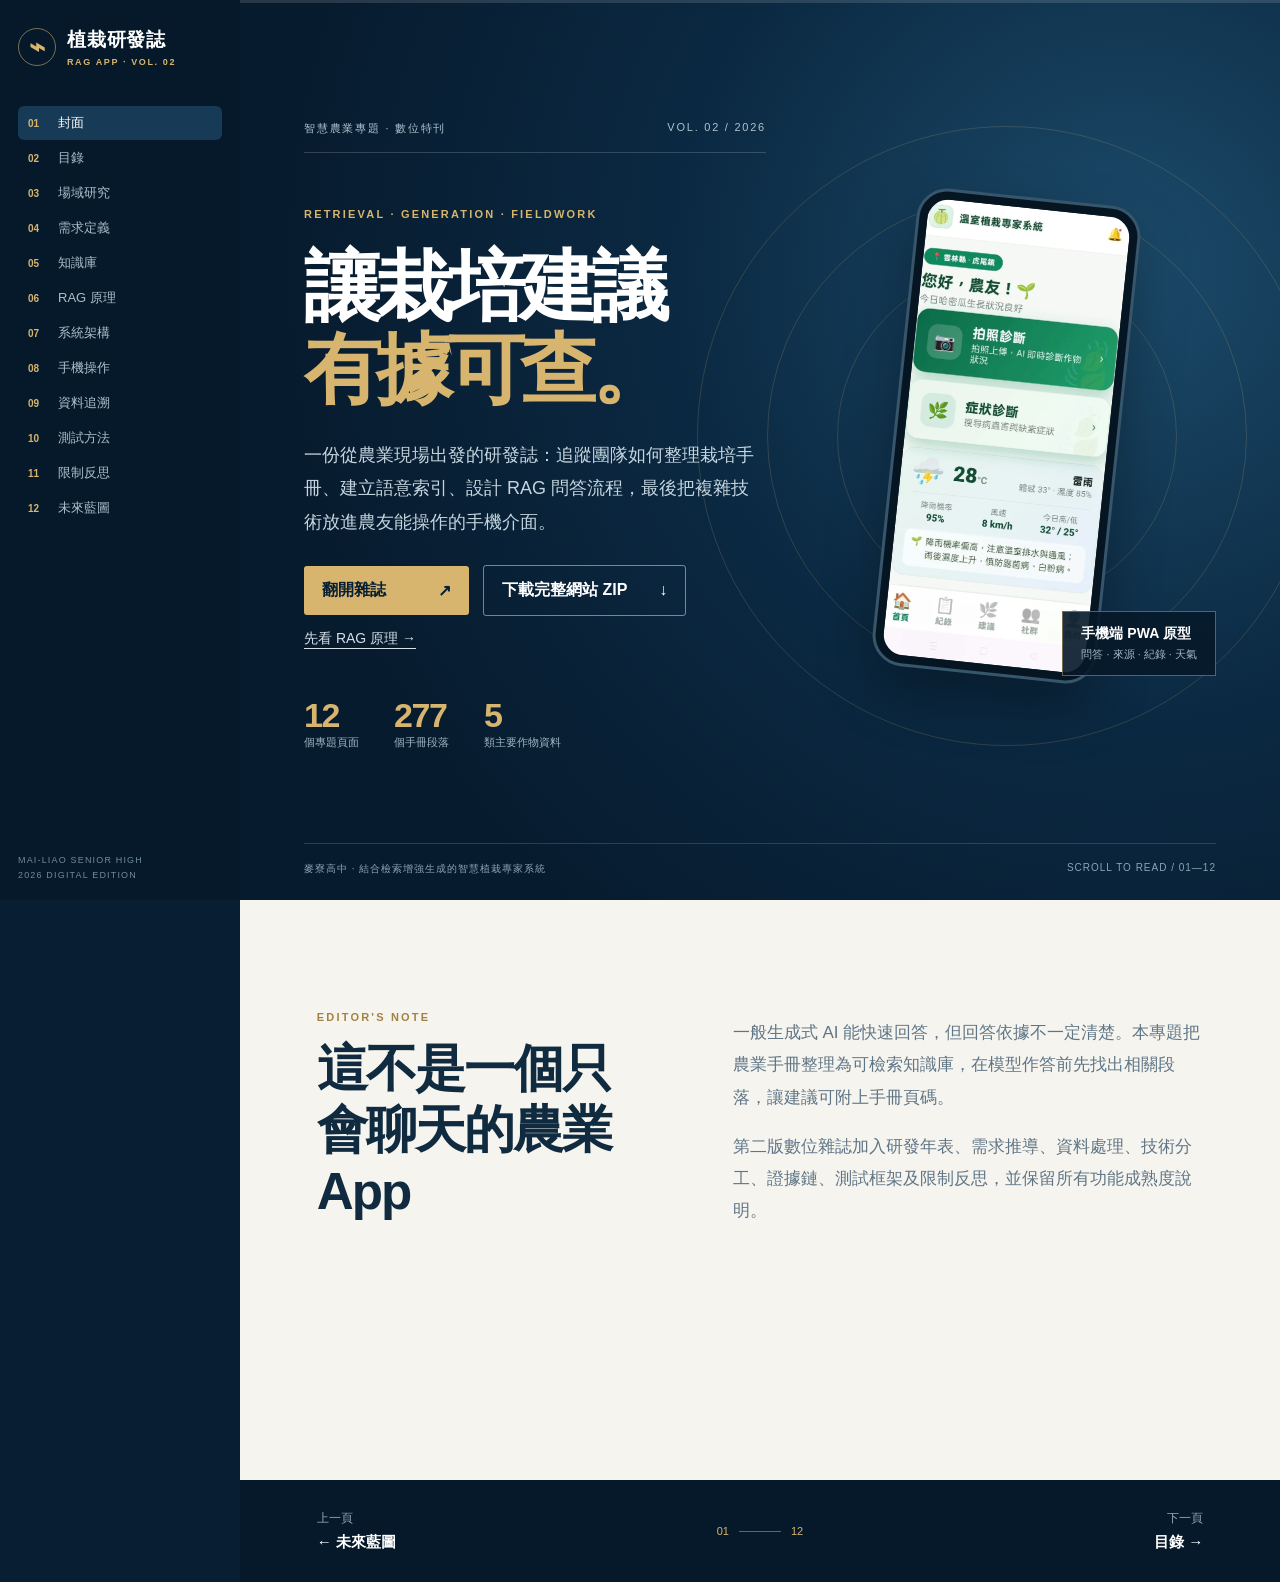
==== commit 2904f4f5: "Add files via upload" ====
--- a/index.html
+++ b/index.html
@@ -3,162 +3,52 @@
 <head>
   <meta charset="UTF-8">
   <meta name="viewport" content="width=device-width, initial-scale=1">
-  <meta name="theme-color" content="#0b2239">
-  <meta name="description" content="從農友需求、栽培手冊、RAG 檢索到手機原型，完整認識智慧植栽專家系統的研發歷程。">
-  <title>智慧植栽專家系統｜RAG APP 研發歷程</title>
-  <link rel="icon" type="image/svg+xml" href="data:image/svg+xml,%3Csvg xmlns='http://www.w3.org/2000/svg' viewBox='0 0 64 64'%3E%3Crect width='64' height='64' rx='14' fill='%230b2239'/%3E%3Cpath d='M16 43c20 3 31-8 32-26-19 1-31 10-32 26Zm0 0c7-8 17-15 29-20' fill='none' stroke='%23d9b66f' stroke-width='4' stroke-linecap='round' stroke-linejoin='round'/%3E%3C/svg%3E">
+  <meta name="theme-color" content="#081e32">
+  <meta name="description" content="研究總覽。智慧植栽 RAG 研發誌第二版。">
+  <title>封面｜智慧植栽 RAG 研發誌 Vol.2</title>
+  <link rel="icon" type="image/svg+xml" href="data:image/svg+xml,%3Csvg xmlns='http://www.w3.org/2000/svg' viewBox='0 0 64 64'%3E%3Crect width='64' height='64' rx='14' fill='%23081e32'/%3E%3Cpath d='M16 43c20 3 31-8 32-26-19 1-31 10-32 26Zm0 0c7-8 17-15 29-20' fill='none' stroke='%23d9b66f' stroke-width='4' stroke-linecap='round'/%3E%3C/svg%3E">
   <link rel="stylesheet" href="./style.css">
 </head>
-<body>
-  <a class="skip-link" href="#main">跳至主要內容</a>
-  <div class="site-shell">
-    <aside class="sidebar" aria-label="章節導覽">
-      <a class="brand" href="#top"><span class="brand-mark" aria-hidden="true"><svg viewBox="0 0 40 40" width="24" height="24" fill="none"><path d="M9 29c13 2 21-5 22-19C18 11 10 17 9 29Zm0 0c5-6 11-10 20-15" stroke="currentColor" stroke-width="2.6" stroke-linecap="round" stroke-linejoin="round"/></svg></span><span>植栽研發誌<small>RAG APP DEVELOPMENT</small></span></a>
-      <div class="side-label">研發歷程 / 01—08</div>
-      <nav class="side-nav" aria-label="八大主題">
-        <a href="#chapter-1"><span>01</span>場域與問題</a>
-        <a href="#chapter-2"><span>02</span>需求與目標</a>
-        <a href="#chapter-3"><span>03</span>知識庫建置</a>
-        <a href="#chapter-4"><span>04</span>RAG 原理</a>
-        <a href="#chapter-5"><span>05</span>系統架構</a>
-        <a href="#chapter-6"><span>06</span>手機操作</a>
-        <a href="#chapter-7"><span>07</span>測試與限制</a>
-        <a href="#chapter-8"><span>08</span>成果與下一步</a>
-      </nav>
-      <span class="nav-scroll-hint" aria-hidden="true">›</span>
-      <div class="side-foot"><span class="side-foot-line"></span>麥寮高中 · 智慧農業專題</div>
-    </aside>
+<body data-page="1">
+  <a class="skip" href="#article">跳至文章內容</a>
+  <div class="reading-progress" aria-hidden="true"><i></i></div>
+  <aside class="rail" aria-label="雜誌頁面導覽">
+    <a class="brand" href="./index.html"><span class="leafmark" aria-hidden="true">⌁</span><strong>植栽研發誌<small>RAG APP · VOL. 02</small></strong></a>
+    <nav><a href="./index.html" class="active" aria-current="page"><span>01</span>封面</a><a href="./contents.html"><span>02</span>目錄</a><a href="./fieldwork.html"><span>03</span>場域研究</a><a href="./requirements.html"><span>04</span>需求定義</a><a href="./knowledge.html"><span>05</span>知識庫</a><a href="./rag.html"><span>06</span>RAG 原理</a><a href="./architecture.html"><span>07</span>系統架構</a><a href="./mobile.html"><span>08</span>手機操作</a><a href="./evidence.html"><span>09</span>資料追溯</a><a href="./evaluation.html"><span>10</span>測試方法</a><a href="./limitations.html"><span>11</span>限制反思</a><a href="./future.html"><span>12</span>未來藍圖</a></nav>
+    <div class="rail-meta"><span>MAI-LIAO SENIOR HIGH</span><span>2026 DIGITAL EDITION</span></div>
+  </aside>
+  <header class="mobile-head"><a href="./index.html">植栽研發誌</a><button class="menu-toggle" type="button" aria-expanded="false" aria-controls="mobile-menu">目錄</button></header>
+  <nav id="mobile-menu" class="mobile-menu" aria-label="手機版頁面導覽"><a href="./index.html" class="active" aria-current="page"><span>01</span>封面</a><a href="./contents.html"><span>02</span>目錄</a><a href="./fieldwork.html"><span>03</span>場域研究</a><a href="./requirements.html"><span>04</span>需求定義</a><a href="./knowledge.html"><span>05</span>知識庫</a><a href="./rag.html"><span>06</span>RAG 原理</a><a href="./architecture.html"><span>07</span>系統架構</a><a href="./mobile.html"><span>08</span>手機操作</a><a href="./evidence.html"><span>09</span>資料追溯</a><a href="./evaluation.html"><span>10</span>測試方法</a><a href="./limitations.html"><span>11</span>限制反思</a><a href="./future.html"><span>12</span>未來藍圖</a></nav>
+  <main id="article" class="magazine-page">
+<article class="cover">
+  <div class="cover-grid">
+    <div class="cover-copy">
+      <div class="issue-line"><span>智慧農業專題 · 數位特刊</span><span>VOL. 02 / 2026</span></div>
+      <p class="overline">RETRIEVAL · GENERATION · FIELDWORK</p>
+      <h1>讓栽培建議<br><em>有據可查。</em></h1>
+      <p class="lead">一份從農業現場出發的研發誌：追蹤團隊如何整理栽培手冊、建立語意索引、設計 RAG 問答流程，最後把複雜技術放進農友能操作的手機介面。</p>
+      <div class="cover-actions"><a class="button gold" href="./contents.html">翻開雜誌 <span>↗</span></a><a class="button download" href="https://mai-liao-rag-crop-research-2026.harrisonlin.chatgpt.site/downloads/智慧植栽_RAG研發誌_Vol2_多頁版網站.zip" download>下載完整網站 ZIP <span>↓</span></a><a class="text-link" href="./rag.html">先看 RAG 原理 →</a></div>
+      <div class="cover-facts"><div><b>12</b><span>個專題頁面</span></div><div><b>277</b><span>個手冊段落</span></div><div><b>5</b><span>類主要作物資料</span></div></div>
+    </div>
+    <div class="cover-art">
+      <div class="orbit o1"></div><div class="orbit o2"></div><div class="orbit o3"></div>
+      <div class="phone cover-phone"><img src="./assets/phone-home.webp" alt="智慧植栽專家系統手機首頁"></div>
+      <div class="cover-caption"><b>手機端 PWA 原型</b><span>問答 · 來源 · 紀錄 · 天氣</span></div>
+    </div>
+  </div>
+  <div class="cover-bottom"><span>麥寮高中 · 結合檢索增強生成的智慧植栽專家系統</span><span>SCROLL TO READ / 01—12</span></div>
+</article>
+<section class="abstract spread paper">
+  <div><p class="kicker">EDITOR'S NOTE</p><h2>這不是一個只會聊天的農業 App</h2></div>
+  <div><p>一般生成式 AI 能快速回答，但回答依據不一定清楚。本專題把農業手冊整理為可檢索知識庫，在模型作答前先找出相關段落，讓建議可附上手冊頁碼。</p><p>第二版數位雜誌加入研發年表、需求推導、資料處理、技術分工、證據鏈、測試框架及限制反思，並保留所有功能成熟度說明。</p></div>
+</section>
 
-    <main id="main">
-      <section id="top" class="hero section-frame" aria-labelledby="hero-title">
-        <div class="hero-topline"><span>研究與實作全紀錄</span><span>2026 / 虎科大研討會</span></div>
-        <div class="hero-grid">
-          <div class="hero-copy">
-            <div class="kicker"><span class="kicker-line"></span> RETRIEVAL · REASONING · FIELDWORK</div>
-            <h1 id="hero-title">讓栽培建議<br><em>有據可查。</em></h1>
-            <p>從農業現場出發，整理栽培手冊，建立檢索增強生成（RAG）問答，再把它放進農友容易使用的手機介面。這裡記錄智慧植栽專家系統的八個研發環節。</p>
-            <a class="primary-link" href="#chapter-1">開始閱讀 <span aria-hidden="true">↗</span></a>
-          </div>
-          <div class="hero-visual" aria-label="智慧植栽專家系統手機首頁畫面">
-            <div class="hero-orbit orbit-one"></div><div class="hero-orbit orbit-two"></div>
-            <div class="phone-shell hero-phone"><img src="./assets/phone-home.webp" alt="智慧植栽專家系統首頁實際畫面"></div>
-            <div class="hero-note"><strong>手機端原型</strong><span>文字問答 · 來源回查 · 查詢紀錄</span></div>
-          </div>
-        </div>
-        <div class="hero-footer"><span>01 — 08 / 八大主題</span><span>往下探索 <span aria-hidden="true">↓</span></span></div>
-      </section>
-
-      <section class="chapter-index section-frame" aria-labelledby="index-title">
-        <div class="section-heading"><span class="eyebrow">EXPLORE THE PROCESS</span><h2 id="index-title">八個環節，一條完整的研發路徑</h2><p>依序了解問題怎麼被發現、資料如何成為知識庫，以及原型目前做到哪一步。</p></div>
-        <div class="chapter-grid">
-          <a href="#chapter-1"><span>01</span><strong>場域與問題</strong><small>從農友的疑問開始</small></a>
-          <a href="#chapter-2"><span>02</span><strong>需求與目標</strong><small>把觀察變成設計條件</small></a>
-          <a href="#chapter-3"><span>03</span><strong>知識庫建置</strong><small>整理可靠的手冊資料</small></a>
-          <a href="#chapter-4"><span>04</span><strong>RAG 原理</strong><small>先檢索，再生成回答</small></a>
-          <a href="#chapter-5"><span>05</span><strong>系統架構</strong><small>前端與模型如何合作</small></a>
-          <a href="#chapter-6"><span>06</span><strong>手機操作</strong><small>沿著實際畫面使用</small></a>
-          <a href="#chapter-7"><span>07</span><strong>測試與限制</strong><small>清楚區分實作與模擬</small></a>
-          <a href="#chapter-8"><span>08</span><strong>成果與下一步</strong><small>走向可靠的田間應用</small></a>
-        </div>
-      </section>
-
-      <section id="chapter-1" class="content-section section-frame" aria-labelledby="ch1-title">
-        <div class="chapter-heading"><span class="chapter-no">01 / FIELDWORK</span><h2 id="ch1-title">從農業現場，看見資訊落差</h2><p>農友遇到葉片異常或管理疑問時，需要把作物、症狀、生育階段和環境一起判斷；有用的資訊卻分散在不同手冊與資料來源。</p></div>
-        <div class="photo-story"><img src="./assets/farm-visit.webp" alt="團隊走訪農業場域，了解溫室設備與栽培流程"><div><span class="eyebrow">現地觀察</span><h3>把真實問題帶回設計桌</h3><p>團隊走進農業場域，觀察種植設施與管理工作，並把訪談重點轉化為手機問答、照片上傳和紀錄回查等系統需求。</p><small>照片來源：專題作品說明書</small></div></div>
-      </section>
-      <section id="chapter-2" class="content-section section-frame chapter-two" aria-labelledby="ch2-title">
-        <div class="chapter-heading"><span class="chapter-no">02 / USER NEEDS</span><h2 id="ch2-title">把觀察轉成可操作的需求</h2><p>研究沒有從功能清單開始，而是先釐清農友在田間提問時需要什麼：少打字、看得懂、能追查，還能回頭找曾經問過的事。</p></div>
-        <div class="needs-layout">
-          <figure class="editorial-photo"><img src="./assets/field-conversation.webp" alt="團隊在農業場域與人員交流智慧栽培需求" loading="lazy"><figcaption>場域交流與需求觀察 · 專題紀錄照片</figcaption></figure>
-          <div class="need-list">
-            <div><span>01</span><strong>問題要容易輸入</strong><p>以自然語言描述作物、症狀與情境，手機上就能提問。</p></div>
-            <div><span>02</span><strong>建議要有依據</strong><p>回答附上手冊作物與頁碼，必要時區分網路補充資訊。</p></div>
-            <div><span>03</span><strong>操作要能回顧</strong><p>留下文字查詢與照片紀錄，方便比較不同時間的狀況。</p></div>
-          </div>
-        </div>
-        <div class="research-aim"><span>研究目標</span><p>讓栽培手冊從「需要翻找的文件」，變成手機上可提問、可回查的資訊入口。</p></div>
-      </section>
-
-      <section id="chapter-3" class="content-section section-frame section-deep" aria-labelledby="ch3-title">
-        <div class="chapter-heading"><span class="chapter-no">03 / KNOWLEDGE BASE</span><h2 id="ch3-title">先整理資料，再讓模型回答</h2><p>知識來源以農業機關公開的栽培手冊為主。團隊把文件清理、切分為段落，保留作物、文件與頁碼，建立問答時可檢索的索引。</p></div>
-        <div class="knowledge-layout">
-          <div class="manual-display" aria-label="使用的農業手冊封面">
-            <img src="./assets/melon-manual.webp" alt="洋香瓜栽培手冊封面" loading="lazy">
-            <img src="./assets/tomato-manual.webp" alt="小果番茄栽培手冊封面" loading="lazy">
-            <p>以中文栽培手冊建立主要知識庫；圖為其中兩份資料。</p>
-          </div>
-          <div class="knowledge-data">
-            <div class="big-stat"><strong>277</strong><span>個可檢索的手冊段落</span></div>
-            <div class="bar-list" aria-label="知識庫各作物段落數">
-              <div><span>小黃瓜 <b>99</b></span><i style="--bar:100%"></i></div>
-              <div><span>洋香瓜 <b>71</b></span><i style="--bar:71.7%"></i></div>
-              <div><span>小番茄 <b>70</b></span><i style="--bar:70.7%"></i></div>
-              <div><span>一般番茄 <b>25</b></span><i style="--bar:25.3%"></i></div>
-              <div><span>甜椒 <b>12</b></span><i style="--bar:12.1%"></i></div>
-            </div>
-            <p class="data-note">統計依目前系統知識庫檔案。段落數代表資料規模，不代表回答正確率。</p>
-          </div>
-        </div>
-        <div class="pipeline" aria-label="知識庫建立流程"><div><span>01</span><strong>篩選來源</strong><small>確認文件與作物範圍</small></div><div><span>02</span><strong>清理切塊</strong><small>將手冊整理為段落</small></div><div><span>03</span><strong>建立向量</strong><small>使用 Gemini embedding</small></div><div><span>04</span><strong>保留出處</strong><small>作物、文件與頁碼</small></div></div>
-      </section>
-
-      <section id="chapter-4" class="content-section section-frame chapter-rag" aria-labelledby="ch4-title">
-        <div class="chapter-heading"><span class="chapter-no">04 / HOW RAG WORKS</span><h2 id="ch4-title">RAG：先找資料，再組織回答</h2><p>檢索增強生成把「找相關內容」放在「產生文字」之前。以農友的一個問題為例，依序點選下方五個步驟，看資料如何進入回答。</p></div>
-        <div class="rag-example"><span>示意提問</span><strong>「小黃瓜葉片發黃，應該先檢查什麼？」</strong><small>實際回答仍需提供生育階段、環境與葉片症狀等資訊。</small></div>
-        <div class="rag-steps" role="group" aria-label="RAG 問答五步驟">
-          <button class="is-selected" type="button" data-flow="0" aria-pressed="true"><span>01</span>農友提問</button>
-          <button type="button" data-flow="1" aria-pressed="false"><span>02</span>語意檢索</button>
-          <button type="button" data-flow="2" aria-pressed="false"><span>03</span>取得段落</button>
-          <button type="button" data-flow="3" aria-pressed="false"><span>04</span>模型統整</button>
-          <button type="button" data-flow="4" aria-pressed="false"><span>05</span>附來源回答</button>
-        </div>
-        <div class="flow-detail" aria-live="polite"><div class="flow-symbol" aria-hidden="true">01</div><div><span class="eyebrow" id="flow-kicker">使用者輸入</span><h3 id="flow-title">描述實際遇到的栽培問題</h3><p id="flow-copy">提問可包含作物、葉片顏色、生育階段及近期環境變化。描述越完整，檢索與回答就越有條件可參考。</p></div></div>
-        <div class="video-header"><div><span class="eyebrow">WATCH & LEARN</span><h3>兩支約三分鐘的 RAG 影音補充</h3></div><p>IBM Technology 的英文教學影片介紹通用概念；本站下方附中文導讀。影片並非本專題的實作錄影。</p></div>
-        <div class="video-grid">
-          <article class="video-card"><div class="video-stage"><button type="button" class="video-play" data-video="XctooiH0moI" aria-label="播放約 2 分 53 秒的 RAG 聊天應用影片"><span aria-hidden="true">▶</span><small>2:53 · 英文</small></button></div><div class="video-body"><span>影片 01 · 概念與應用</span><h4>如何讓聊天應用讀懂自己的 PDF？</h4><p>看完可以理解「把文件切成段落，再檢索給模型」的核心想法。本站的農業手冊也經過相似的入庫流程。</p><a href="https://www.youtube.com/watch?v=XctooiH0moI" target="_blank" rel="noopener noreferrer">在 YouTube 開啟 ↗</a></div></article>
-          <article class="video-card"><div class="video-stage"><button type="button" class="video-play" data-video="LpKGm1jJXv4" aria-label="播放約 2 分 51 秒的 RAG 建置三步驟影片"><span aria-hidden="true">▶</span><small>2:51 · 英文</small></button></div><div class="video-body"><span>影片 02 · 建置步驟</span><h4>建立 RAG 系統的三個關鍵環節</h4><p>對照本專題的資料準備、向量檢索及生成回答。影片展示的是通用方法，服務和程式實作與本站專題不同。</p><a href="https://www.youtube.com/watch?v=LpKGm1jJXv4" target="_blank" rel="noopener noreferrer">在 YouTube 開啟 ↗</a></div></article>
-        </div>
-      </section>
-
-      <section id="chapter-5" class="content-section section-frame chapter-architecture" aria-labelledby="ch5-title">
-        <div class="chapter-heading"><span class="chapter-no">05 / SYSTEM DESIGN</span><h2 id="ch5-title">從手機畫面到手冊來源</h2><p>系統採用可在手機瀏覽器使用的 PWA 原型。前端承接提問與顯示結果，後端負責檢索、生成及來源整理；外部模型服務的金鑰保留在後端。</p></div>
-        <div class="architecture-map" aria-label="系統技術架構">
-          <div class="architecture-node"><span>01 / 入口</span><strong>手機端 PWA</strong><small>提問 · 紀錄 · 天氣顯示</small></div>
-          <div class="architecture-node"><span>02 / 後端</span><strong>問答 API</strong><small>整合手冊檢索與網路補充</small></div>
-          <div class="architecture-node"><span>03 / 檢索</span><strong>Gemini embedding</strong><small>問題與手冊段落的語意比對</small></div>
-          <div class="architecture-node"><span>04 / 回答</span><strong>Groq · Llama 3.3</strong><small>依檢索內容整理繁中回答</small></div>
-        </div>
-        <div class="architecture-notes"><div><span class="note-icon" aria-hidden="true">⌕</span><h3>網路資料是補充</h3><p>Tavily 可提供網路搜尋結果，畫面與手冊引用分開顯示，方便使用者判斷來源。</p></div><div><span class="note-icon" aria-hidden="true">◎</span><h3>AI 是開發協作工具</h3><p>學生負責需求、資料查核與測試；AI 協助程式雛形、觀念理解及除錯，教師協助檢視方向。</p></div></div>
-      </section>
-
-      <section id="chapter-6" class="content-section section-frame chapter-phone" aria-labelledby="ch6-title">
-        <div class="chapter-heading"><span class="chapter-no">06 / MOBILE WALKTHROUGH</span><h2 id="ch6-title">沿著手機畫面，走一次使用流程</h2><p>點選四個操作節點，查看專題原型的實際截圖。文字問答、來源列示與紀錄回查已有實作；拍照病名辨識的畫面則屬模擬展示。</p></div>
-        <div class="phone-walkthrough">
-          <div class="phone-selector" role="group" aria-label="手機操作步驟">
-            <button type="button" class="is-selected" data-screen="home" aria-pressed="true"><span>01</span><strong>從首頁進入</strong><small>選擇提問、紀錄或天氣資訊</small></button>
-            <button type="button" data-screen="answer" aria-pressed="false"><span>02</span><strong>閱讀問答</strong><small>以繁中整理手冊與網路資料</small></button>
-            <button type="button" data-screen="history" aria-pressed="false"><span>03</span><strong>回看紀錄</strong><small>查找先前的文字與照片諮詢</small></button>
-            <button type="button" data-screen="weather" aria-pressed="false"><span>04</span><strong>參考天氣</strong><small>結合作物情境檢視現場條件</small></button>
-          </div>
-          <div class="phone-showcase"><div class="phone-shell demo-phone"><img id="demo-screen" src="./assets/phone-home.webp" alt="智慧植栽專家系統手機首頁截圖" loading="lazy"></div><div class="screen-caption"><span>實際原型截圖</span><strong id="screen-caption-title">首頁提供明確的操作入口</strong><p id="screen-caption-copy">農友可以從首頁選擇症狀提問、檢視紀錄，或查看當地天氣資訊。</p></div></div>
-        </div>
-        <div class="prototype-notice"><strong>關於拍照診斷</strong><p>照片上傳與結果頁面可展示操作流程；目前病名辨識及畫面中的信心度是模擬資料，不代表模型準確率。</p></div>
-      </section>
-
-      <section id="chapter-7" class="content-section section-frame section-deep chapter-validation" aria-labelledby="ch7-title">
-        <div class="chapter-heading"><span class="chapter-no">07 / EVALUATION</span><h2 id="ch7-title">把已完成的成果與限制講清楚</h2><p>初步測試包括手冊內容比對、手機操作及農友回饋。現階段資料仍不足以提出正式的問答正確率或使用效益統計。</p></div>
-        <div class="status-grid"><div class="status-panel done"><span>目前已實作</span><ul><li>手冊與網路補充資料的文字問答</li><li>回答來源標示與頁碼回查</li><li>手機介面、照片上傳與查詢紀錄</li><li>依操作回饋調整提示與流程</li></ul></div><div class="status-panel pending"><span>尚需驗證或介接</span><ul><li>正式問答測試集與專家評分</li><li>真實影像病名辨識及準確率</li><li>農場感測器資料與環境趨勢</li><li>更完整的農友使用樣本</li></ul></div></div>
-        <div class="validation-quote"><strong>「來源可查」是起點，<br>「建議可靠」還需要驗證。</strong><p>引用手冊能幫助回查，卻不能代替作物情境判讀。遇到資料不足、症狀不明或涉及用藥的問題，仍應諮詢農業專家。</p></div>
-      </section>
-
-      <section id="chapter-8" class="content-section section-frame chapter-final" aria-labelledby="ch8-title">
-        <div class="chapter-heading"><span class="chapter-no">08 / OUTLOOK</span><h2 id="ch8-title">從可展示的原型，走向可靠的服務</h2><p>這次研發把栽培手冊轉成可在手機提問的知識入口，也讓團隊看見下一階段最需要補上的驗證工作。</p></div>
-        <div class="outcome-strip"><div><span>01</span><strong>手冊知識可檢索</strong><p>目前收錄 277 個段落，保留作物與頁碼。</p></div><div><span>02</span><strong>問答來源可回查</strong><p>把手冊與網路補充結果區分呈現。</p></div><div><span>03</span><strong>手機流程可操作</strong><p>完成原型並取得初步使用回饋。</p></div></div>
-        <div class="roadmap"><div><span class="eyebrow">NEXT STEPS</span><h3>下一階段的四件事</h3></div><ol><li><b>01</b><div><strong>建立標準題集與專家審查</strong><p>檢查引用、情境適切性與風險遺漏。</p></div></li><li><b>02</b><div><strong>接入真實影像模型</strong><p>以田間照片測試辨識能力與錯誤風險。</p></div></li><li><b>03</b><div><strong>串接農場感測資料</strong><p>讓環境趨勢由示範值變成現場紀錄。</p></div></li><li><b>04</b><div><strong>建立知識更新流程</strong><p>擴充作物資料，定期檢查手冊版本與來源。</p></div></li></ol></div>
-      </section>
-      <footer class="site-footer section-frame"><div><strong>智慧植栽專家系統</strong><p>資料依據：專題作品說明書、操作手冊、系統程式與團隊照片。本站說明的是研究原型；實際農務處置請核對資料來源與現場情況。</p></div><a href="#top">返回頁首 ↑</a></footer>
-    </main>
-  </div>
+    <footer class="page-turn">
+      <a href="./future.html"><span>上一頁</span><strong>← 未來藍圖</strong></a>
+      <div><span>01</span><i></i><span>12</span></div>
+      <a href="./contents.html"><span>下一頁</span><strong>目錄 →</strong></a>
+    </footer>
+  </main>
   <script src="./script.js" defer></script>
 </body>
-</html>
+</html>
--- a/style.css
+++ b/style.css
@@ -1,23 +1,20 @@
-:root{--navy:#0b2239;--navy-2:#12344f;--navy-3:#173d59;--gold:#d9b66f;--paper:#f4f7f8;--ink:#133047;--muted:#617789;--line:#d8e1e7;--white:#fff;font-family:-apple-system,BlinkMacSystemFont,"PingFang TC","Microsoft JhengHei",Arial,sans-serif;font-size:16px;scroll-behavior:smooth}
-*{box-sizing:border-box}body{margin:0;background:var(--paper);color:var(--ink)}a{color:inherit;text-decoration:none}img{max-width:100%;display:block}button{font:inherit}.skip-link{position:absolute;top:-4rem;left:1rem;z-index:99;background:#fff;padding:.75rem}.skip-link:focus{top:1rem}.site-shell{display:grid;grid-template-columns:256px minmax(0,1fr)}.sidebar{height:100vh;position:sticky;top:0;background:#071b2d;color:#dbe8ef;padding:32px 22px;display:flex;flex-direction:column}.brand{display:flex;align-items:center;gap:11px;color:#fff;font-size:20px;font-weight:750;letter-spacing:.04em}.brand-mark{width:38px;height:38px;border:1px solid rgba(217,182,111,.6);border-radius:11px;display:grid;place-items:center;color:var(--gold);font-size:21px}.brand small{display:block;font-size:9px;letter-spacing:.19em;color:var(--gold);margin-top:3px}.side-label{font-size:12px;letter-spacing:.19em;color:#7d9ab0;margin:64px 12px 16px}.side-nav{display:grid;gap:2px}.side-nav a{display:flex;gap:14px;align-items:center;padding:12px;border-radius:8px;font-size:15px;transition:.2s}.side-nav a:hover,.side-nav a:focus-visible{background:#12324b;color:#fff}.side-nav span{font-size:12px;color:var(--gold);font-weight:800}.side-foot{margin-top:auto;color:#7895a8;font-size:12px}.side-foot-line{display:block;width:26px;border-top:1px solid var(--gold);margin-bottom:14px}.section-frame{padding-left:clamp(28px,5vw,82px);padding-right:clamp(28px,5vw,82px)}.hero{background:radial-gradient(circle at 82% 30%,#19486a 0,#0b2239 52%,#071b2d 100%);color:#fff;min-height:690px;position:relative;overflow:hidden}.hero-topline{display:flex;justify-content:space-between;padding-top:30px;font-size:12px;letter-spacing:.17em;color:#afc6d3;border-bottom:1px solid rgba(255,255,255,.18);padding-bottom:20px}.hero-grid{display:grid;grid-template-columns:minmax(0,1.05fr) minmax(300px,.95fr);align-items:center;min-height:570px;gap:24px}.hero-copy{position:relative;z-index:2}.kicker,.eyebrow{font-size:12px;font-weight:750;letter-spacing:.19em;color:var(--gold)}.kicker{display:flex;align-items:center;gap:13px}.kicker-line{width:30px;height:1px;background:var(--gold)}h1,h2,h3,p{margin-top:0}h1{font-size:clamp(48px,5vw,78px);line-height:1.15;letter-spacing:-.06em;margin:30px 0 26px;font-weight:780}h1 em{color:var(--gold);font-style:normal}.hero-copy p{font-size:18px;line-height:1.85;color:#c6d9e4;max-width:590px}.primary-link{display:inline-flex;align-items:center;justify-content:space-between;gap:40px;background:var(--gold);color:#092137;border-radius:4px;padding:15px 19px;font-weight:750;margin-top:20px;min-width:172px}.primary-link:hover{background:#ebcd91}.hero-visual{height:545px;display:grid;place-items:center;position:relative}.hero-orbit{position:absolute;border:1px solid rgba(217,182,111,.2);border-radius:50%;aspect-ratio:1}.orbit-one{width:440px}.orbit-two{width:570px}.phone-shell{background:#061523;padding:9px;border:3px solid #3d5a6d;border-radius:32px;box-shadow:0 26px 65px rgba(0,0,0,.4);overflow:hidden}.phone-shell img{border-radius:22px;width:100%;height:100%;object-fit:cover}.hero-phone{width:218px;height:460px;transform:rotate(7deg);position:relative;z-index:1}.hero-note{position:absolute;bottom:70px;right:0;z-index:2;background:rgba(7,27,45,.88);border:1px solid rgba(217,182,111,.4);padding:12px 16px;display:grid;gap:3px;font-size:12px;color:#a9c1ce;min-width:225px}.hero-note strong{font-size:14px;color:#fff}.hero-footer{display:flex;justify-content:space-between;border-top:1px solid rgba(255,255,255,.16);padding:20px 0 24px;color:#91aebe;font-size:12px;letter-spacing:.1em}.chapter-index{padding-top:94px;padding-bottom:104px}.section-heading{max-width:760px}.section-heading h2,.chapter-heading h2{font-size:clamp(30px,3.2vw,48px);line-height:1.25;letter-spacing:-.04em;margin:14px 0}.section-heading p,.chapter-heading p{font-size:17px;color:var(--muted);line-height:1.8}.chapter-grid{display:grid;grid-template-columns:repeat(4,minmax(0,1fr));gap:13px;margin-top:40px}.chapter-grid a{min-height:160px;background:#fff;border:1px solid var(--line);padding:23px 22px;display:flex;flex-direction:column;transition:.2s}.chapter-grid a:hover{border-color:var(--gold);transform:translateY(-4px);box-shadow:0 14px 25px rgba(12,46,70,.1)}.chapter-grid span{font-size:13px;font-weight:800;color:#a28040}.chapter-grid strong{font-size:18px;margin-top:29px}.chapter-grid small{font-size:13px;color:var(--muted);margin-top:5px}.content-section{padding-top:96px;padding-bottom:104px;border-top:1px solid var(--line)}.chapter-heading{max-width:830px}.chapter-no{font-size:13px;color:#a28040;font-weight:800;letter-spacing:.2em}.photo-story{display:grid;grid-template-columns:1.25fr .75fr;background:var(--navy);color:#fff;margin-top:42px;min-height:370px}.photo-story img{width:100%;height:100%;object-fit:cover}.photo-story>div{padding:45px;align-self:center}.photo-story h3{font-size:27px;margin:16px 0}.photo-story p{line-height:1.85;color:#c9dbe5}.photo-story small{color:#93acbb}.content-section:target,.chapter-index:target{scroll-margin-top:16px}
-@media(max-width:1100px){.site-shell{grid-template-columns:218px minmax(0,1fr)}.sidebar{padding:25px 14px}.chapter-grid{grid-template-columns:repeat(2,minmax(0,1fr))}.hero-grid{grid-template-columns:1fr .8fr}.hero-note{right:-15px}.photo-story{grid-template-columns:1fr}.photo-story img{height:340px}.photo-story>div{padding:30px}}
-@media(max-width:980px){.site-shell{display:block}.sidebar{height:auto;position:sticky;z-index:10;padding:10px 16px;background:#071b2d}.brand{font-size:16px}.brand-mark{width:30px;height:30px}.brand small,.side-label,.side-foot{display:none}.side-nav{display:flex;overflow:auto;gap:2px;margin-top:9px;scrollbar-width:none}.side-nav a{white-space:nowrap;padding:8px 9px;font-size:13px}.side-nav span{font-size:11px}.section-frame{padding-left:22px;padding-right:22px}.hero{min-height:auto}.hero-topline{padding-top:18px;font-size:10px}.hero-grid{display:block;padding-top:58px}.hero-copy p{font-size:16px}.hero-visual{height:430px;margin-top:18px}.hero-phone{width:184px;height:384px}.orbit-one{width:320px}.orbit-two{width:410px}.hero-note{bottom:25px;right:0}.hero-footer{font-size:11px}.chapter-index,.content-section{padding-top:68px;padding-bottom:72px}.chapter-grid{gap:10px}.chapter-grid a{min-height:143px;padding:17px}.chapter-grid strong{font-size:16px;margin-top:22px}.photo-story{display:block}.photo-story img{height:280px}.photo-story>div{padding:27px}.content-section:target{scroll-margin-top:94px}}
-@media(max-width:430px){.hero-topline span:last-child{display:none}.chapter-grid{grid-template-columns:1fr 1fr}.chapter-grid a{padding:14px;min-height:130px}.chapter-grid strong{font-size:15px}.chapter-grid small{font-size:12px}.hero-note{right:-5px;bottom:22px;min-width:auto;max-width:175px}}
-
-/* Eight chapter layouts */
-.side-nav a.is-active{background:#193b55;color:#fff}.side-nav a.is-active span{color:#f4d693}
-.nav-scroll-hint{display:none}
-:root{scroll-behavior:auto}
-.chapter-two{background:#edf3f5}.needs-layout{display:grid;grid-template-columns:1.06fr .94fr;gap:52px;align-items:center;margin-top:47px}.editorial-photo{margin:0}.editorial-photo img{width:100%;height:410px;object-fit:cover}.editorial-photo figcaption{font-size:12px;color:#6b8494;margin-top:10px}.need-list{display:grid;gap:0}.need-list>div{display:grid;grid-template-columns:45px 1fr;column-gap:10px;padding:23px 0;border-bottom:1px solid #cbd9e0}.need-list>div:first-child{border-top:1px solid #cbd9e0}.need-list span{color:#a28348;font-size:13px;font-weight:800}.need-list strong{font-size:20px}.need-list p{grid-column:2;color:var(--muted);line-height:1.7;margin:8px 0 0}.research-aim{border-left:3px solid var(--gold);display:grid;grid-template-columns:130px 1fr;gap:22px;margin-top:56px;padding:13px 25px;background:#fff}.research-aim span{font-size:13px;color:#9a7c42;font-weight:800;letter-spacing:.1em;align-self:center}.research-aim p{font-size:19px;line-height:1.6;margin:0;font-weight:700}
-.section-deep{background:#0b263d;color:#fff;border-top-color:#0b263d}.section-deep .chapter-heading p{color:#b9d0dc}.section-deep .chapter-no{color:var(--gold)}.knowledge-layout{display:grid;grid-template-columns:.9fr 1.1fr;gap:6vw;align-items:center;margin-top:52px}.manual-display{display:flex;align-items:flex-start;justify-content:center;position:relative;min-height:355px;padding-bottom:38px}.manual-display img{width:40%;max-width:195px;aspect-ratio:.72;object-fit:cover;box-shadow:0 25px 30px rgba(0,0,0,.25)}.manual-display img:first-child{transform:rotate(-7deg) translate(8px,16px)}.manual-display img:nth-child(2){transform:rotate(7deg) translate(-2px,40px)}.manual-display p{position:absolute;left:0;right:0;bottom:0;text-align:center;font-size:12px;color:#9db8c6}.big-stat{display:flex;align-items:flex-end;gap:20px;border-bottom:1px solid rgba(255,255,255,.19);padding-bottom:15px;margin-bottom:25px}.big-stat strong{font-size:clamp(75px,10vw,130px);line-height:.9;color:var(--gold);letter-spacing:-.06em}.big-stat span{font-size:18px;padding-bottom:12px}.bar-list{display:grid;gap:13px}.bar-list>div{display:grid;grid-template-columns:120px minmax(0,1fr);align-items:center;gap:16px}.bar-list span{font-size:14px;display:flex;justify-content:space-between;gap:8px}.bar-list b{color:#e6c786}.bar-list i{height:12px;width:var(--bar);background:linear-gradient(90deg,#d8b56c,#f4d994);border-radius:2px;max-width:100%}.data-note{font-size:12px;line-height:1.6;color:#9bb5c3;margin:20px 0 0}.pipeline{display:grid;grid-template-columns:repeat(4,1fr);gap:1px;background:rgba(255,255,255,.17);margin-top:72px;border:1px solid rgba(255,255,255,.17)}.pipeline>div{background:#10324c;padding:25px;min-height:126px;display:grid;align-content:start;gap:7px}.pipeline span{font-size:12px;color:var(--gold);font-weight:800}.pipeline strong{font-size:17px}.pipeline small{font-size:13px;color:#a9c1ce}
-.chapter-rag{background:#fff}.rag-example{display:flex;flex-wrap:wrap;align-items:center;gap:12px 18px;background:#eef4f7;border-left:4px solid var(--gold);padding:20px 24px;margin:42px 0 26px}.rag-example span{font-size:12px;color:#9a7840;font-weight:800;letter-spacing:.1em}.rag-example strong{font-size:20px}.rag-example small{width:100%;font-size:13px;color:var(--muted)}.rag-steps{display:grid;grid-template-columns:repeat(5,1fr);gap:7px}.rag-steps button{border:1px solid #d7e1e7;background:#f5f8f9;color:var(--ink);padding:17px 10px;text-align:left;cursor:pointer;font-weight:750;font-size:15px;min-height:72px}.rag-steps button span{display:block;color:#9a7840;font-size:12px;margin-bottom:6px}.rag-steps button:hover,.rag-steps button:focus-visible,.rag-steps button.is-selected{background:#173b57;border-color:#173b57;color:#fff}.flow-detail{display:grid;grid-template-columns:170px 1fr;gap:28px;align-items:center;background:#0d2c45;color:#fff;min-height:235px;padding:36px 45px;margin-top:10px}.flow-symbol{font-size:105px;font-weight:800;line-height:1;color:var(--gold);letter-spacing:-.07em}.flow-detail h3{font-size:26px;margin:10px 0}.flow-detail p{color:#c1d4df;line-height:1.75;max-width:650px;margin:0}.video-header{display:flex;justify-content:space-between;gap:30px;align-items:end;margin-top:82px}.video-header h3{font-size:28px;margin:10px 0 0}.video-header p{max-width:380px;color:var(--muted);font-size:14px;line-height:1.6;margin:0}.video-grid{display:grid;grid-template-columns:repeat(2,minmax(0,1fr));gap:22px;margin-top:25px}.video-card{border:1px solid var(--line);background:#f8fbfc;overflow:hidden}.video-stage{aspect-ratio:16/9;background:radial-gradient(circle at 75% 25%,#25577a,#10324e 55%,#071d30);position:relative}.video-stage:before{content:"RAG";position:absolute;right:9%;bottom:1%;font-size:clamp(85px,10vw,145px);font-weight:800;color:rgba(255,255,255,.055);letter-spacing:-.06em}.video-play{position:absolute;inset:0;border:0;background:none;color:#fff;cursor:pointer;display:flex;flex-direction:column;align-items:center;justify-content:center;gap:14px}.video-play span{width:72px;height:72px;border-radius:50%;display:grid;place-items:center;padding-left:4px;background:var(--gold);color:#0a243b;font-size:24px;box-shadow:0 10px 30px rgba(0,0,0,.25);transition:transform .2s}.video-play:hover span,.video-play:focus-visible span{transform:scale(1.08)}.video-play small{font-size:13px;letter-spacing:.09em}.video-stage iframe{width:100%;height:100%;border:0;position:relative;z-index:1}.video-body{padding:25px}.video-body span{font-size:12px;font-weight:800;color:#9a7840;letter-spacing:.1em}.video-body h4{font-size:20px;margin:12px 0 9px}.video-body p{color:var(--muted);line-height:1.7;font-size:14px}.video-body a{font-size:13px;font-weight:750;color:#175674;text-decoration:underline;text-underline-offset:3px}
-.chapter-architecture{background:#eaf1f4}.architecture-map{display:grid;grid-template-columns:repeat(4,minmax(0,1fr));gap:10px;margin-top:48px}.architecture-node{background:#fff;border-top:3px solid var(--gold);min-height:190px;padding:25px 18px;position:relative;display:flex;flex-direction:column}.architecture-node:not(:last-child):after{content:"→";position:absolute;right:-20px;top:45%;font-size:24px;color:#ad8d53;z-index:1}.architecture-node span{font-size:12px;color:#a28348;font-weight:800;letter-spacing:.08em}.architecture-node strong{font-size:20px;line-height:1.25;margin-top:24px}.architecture-node small{font-size:13px;color:var(--muted);line-height:1.5;margin-top:9px}.architecture-notes{display:grid;grid-template-columns:1fr 1fr;gap:22px;margin-top:24px}.architecture-notes>div{background:#dce9ef;padding:25px 28px}.note-icon{font-size:27px;color:#b09155}.architecture-notes h3{font-size:20px;margin:12px 0 8px}.architecture-notes p{color:#526e80;line-height:1.75;margin:0}
-.chapter-phone{background:#f9fbfb}.phone-walkthrough{display:grid;grid-template-columns:.88fr 1.12fr;gap:35px;margin-top:42px;align-items:center}.phone-selector{display:grid;gap:10px}.phone-selector button{display:grid;grid-template-columns:45px 1fr;gap:1px 12px;text-align:left;border:1px solid #d6e0e6;background:#fff;padding:20px 23px;cursor:pointer;transition:.2s}.phone-selector button:hover,.phone-selector button:focus-visible,.phone-selector button.is-selected{border-color:#b59a64;background:#fffdf8;box-shadow:0 8px 20px rgba(24,55,75,.07)}.phone-selector span{grid-row:span 2;font-weight:800;font-size:13px;color:#a28247}.phone-selector strong{font-size:19px}.phone-selector small{font-size:13px;color:var(--muted);margin-top:5px;line-height:1.4}.phone-showcase{background:#e6eff2;min-height:590px;display:flex;align-items:center;justify-content:center;gap:35px;padding:35px}.demo-phone{width:230px;height:490px;flex:none;box-shadow:0 25px 35px rgba(16,49,70,.22)}.screen-caption{max-width:220px}.screen-caption span{font-size:12px;color:#9a7840;font-weight:800;letter-spacing:.1em}.screen-caption strong{display:block;font-size:22px;margin:12px 0}.screen-caption p{color:#5a7483;line-height:1.7;margin:0}.prototype-notice{display:grid;grid-template-columns:170px 1fr;gap:25px;padding:20px 26px;background:#fff5e8;border-left:4px solid #d9b66f;margin-top:25px}.prototype-notice strong{font-size:17px}.prototype-notice p{margin:0;line-height:1.7;color:#745f3f}
-.chapter-validation{background:#0b263d}.status-grid{display:grid;grid-template-columns:1fr 1fr;gap:20px;margin-top:45px}.status-panel{padding:30px 34px;background:#133751;min-height:290px;border-top:3px solid #88c4b3}.status-panel.pending{border-top-color:#d9b66f}.status-panel>span{font-size:17px;font-weight:800}.status-panel ul{padding-left:22px;margin:20px 0 0;display:grid;gap:15px;color:#d2e0e7;line-height:1.5}.status-panel li::marker{color:#9ad2c2}.status-panel.pending li::marker{color:#e0c283}.validation-quote{border-top:1px solid rgba(255,255,255,.19);margin-top:58px;padding-top:42px;display:grid;grid-template-columns:1fr 1fr;gap:40px;align-items:end}.validation-quote strong{font-size:clamp(28px,3.3vw,47px);line-height:1.35;color:var(--gold)}.validation-quote p{line-height:1.8;color:#bad0dc;max-width:430px;margin:0}
-.chapter-final{background:#fff}.outcome-strip{display:grid;grid-template-columns:repeat(3,1fr);margin-top:46px;border:1px solid var(--line)}.outcome-strip>div{padding:31px;border-right:1px solid var(--line)}.outcome-strip>div:last-child{border-right:0}.outcome-strip span{font-size:13px;color:#a28348;font-weight:800}.outcome-strip strong{display:block;font-size:20px;margin-top:27px}.outcome-strip p{color:var(--muted);line-height:1.7;margin:9px 0 0}.roadmap{display:grid;grid-template-columns:.58fr 1.42fr;gap:60px;margin-top:92px}.roadmap h3{font-size:34px;margin:16px 0}.roadmap ol{list-style:none;padding:0;margin:0;border-top:1px solid var(--line)}.roadmap li{display:grid;grid-template-columns:48px 1fr;gap:15px;border-bottom:1px solid var(--line);padding:21px 0}.roadmap b{font-size:13px;color:#a28348}.roadmap strong{font-size:18px}.roadmap p{color:var(--muted);line-height:1.6;margin:6px 0 0}.site-footer{background:#071b2d;color:#fff;padding-top:47px;padding-bottom:48px;display:flex;justify-content:space-between;gap:30px}.site-footer strong{font-size:20px}.site-footer p{color:#98b3c3;line-height:1.7;max-width:690px;font-size:13px;margin:12px 0 0}.site-footer a{color:var(--gold);white-space:nowrap;font-size:14px;align-self:flex-start}
-@media(max-width:1100px){.needs-layout{gap:25px}.knowledge-layout{gap:25px}.phone-walkthrough{grid-template-columns:.9fr 1.1fr}.phone-showcase{gap:15px;padding:25px}.demo-phone{width:185px;height:395px}.screen-caption strong{font-size:18px}.architecture-node strong{font-size:17px}.architecture-node{padding:18px}}
-@media(max-width:980px){.needs-layout,.knowledge-layout,.phone-walkthrough,.validation-quote,.roadmap{grid-template-columns:1fr;gap:26px}.editorial-photo img{height:300px}.need-list>div{padding:18px 0}.research-aim{grid-template-columns:1fr;gap:4px;margin-top:33px}.research-aim p{font-size:17px}.manual-display{min-height:320px}.manual-display img{max-width:155px}.manual-display p{bottom:0}.big-stat strong{font-size:75px}.pipeline,.architecture-map{grid-template-columns:repeat(2,1fr)}.pipeline{margin-top:45px}.rag-steps{display:flex;overflow-x:auto;scrollbar-width:thin}.rag-steps button{min-width:115px}.flow-detail{grid-template-columns:70px 1fr;gap:20px;padding:25px}.flow-symbol{font-size:58px}.flow-detail h3{font-size:21px}.video-header{display:block;margin-top:60px}.video-header h3{font-size:24px}.video-header p{margin-top:13px}.video-grid,.architecture-notes,.status-grid{grid-template-columns:1fr}.architecture-node:not(:last-child):after{display:none}.phone-showcase{min-height:490px}.demo-phone{width:190px;height:405px}.prototype-notice{grid-template-columns:1fr;gap:6px}.outcome-strip{grid-template-columns:1fr}.outcome-strip>div{border-right:0;border-bottom:1px solid var(--line)}.outcome-strip>div:last-child{border-bottom:0}.roadmap{margin-top:68px}.roadmap h3{font-size:28px}.site-footer{display:block}.site-footer a{display:inline-block;margin-top:24px}}
-@media(max-width:480px){.manual-display{justify-content:flex-start;padding-left:18px}.manual-display img{width:43%}.bar-list>div{grid-template-columns:105px 1fr;gap:10px}.bar-list span{font-size:12px}.phone-showcase{display:block;padding:24px;text-align:center}.demo-phone{margin:auto}.screen-caption{margin:21px auto 0;max-width:280px}.phone-selector button{padding:17px}.rag-example strong{font-size:17px}.flow-detail{display:block}.flow-symbol{font-size:52px;margin-bottom:15px}.video-body{padding:20px}.big-stat{display:block}.big-stat span{display:block;margin-top:10px}.research-aim{padding:17px}.status-panel{padding:24px}.status-panel ul{padding-left:19px}}
-@media(min-width:600px) and (max-width:980px){.side-nav{display:grid;grid-template-columns:repeat(4,minmax(0,1fr));gap:1px 8px}.side-nav a{padding:7px 8px}.hero-grid{padding-top:48px}}
-@media(max-width:599px){.nav-scroll-hint{display:grid;place-items:center;position:absolute;right:0;bottom:0;width:34px;height:40px;background:linear-gradient(90deg,rgba(7,27,45,0),#071b2d 55%);color:var(--gold);font-size:28px;pointer-events:none}}
-@media(prefers-reduced-motion:reduce){:root{scroll-behavior:auto}*,*:before,*:after{transition:none!important;animation:none!important}}
+:root{--navy:#081e32;--navy2:#0e2c46;--navy3:#163d5b;--gold:#d7b56e;--gold2:#f0d48f;--paper:#f6f4ee;--white:#fff;--ink:#102b40;--muted:#607687;--mist:#eaf1f3;--line:#d4dde2;--teal:#69ad9a;--warn:#a65b43;font-family:-apple-system,BlinkMacSystemFont,"PingFang TC","Microsoft JhengHei",Arial,sans-serif;font-size:16px;color-scheme:light}
+*{box-sizing:border-box}html{scroll-behavior:smooth}body{margin:0;background:var(--navy);color:var(--ink)}a{color:inherit;text-decoration:none}img{max-width:100%;display:block}button{font:inherit}.skip{position:fixed;left:1rem;top:-5rem;background:#fff;padding:.7rem 1rem;z-index:99}.skip:focus{top:1rem}.reading-progress{position:fixed;left:240px;right:0;top:0;height:3px;background:rgba(255,255,255,.13);z-index:50}.reading-progress i{display:block;height:100%;background:var(--gold);width:0}.rail{position:fixed;inset:0 auto 0 0;width:240px;background:#06192a;color:#dbe7ed;padding:27px 18px 20px;display:flex;flex-direction:column;z-index:40}.brand{display:flex;align-items:center;gap:11px;color:#fff;font-size:19px;font-weight:800;letter-spacing:.04em}.brand small{display:block;color:var(--gold);font-size:9px;letter-spacing:.18em;margin-top:4px}.leafmark{width:38px;height:38px;border:1px solid rgba(215,181,110,.55);border-radius:50%;display:grid;place-items:center;color:var(--gold);font-size:27px}.rail nav{display:grid;gap:1px;margin:39px 0 24px}.rail nav a{padding:8px 10px;border-radius:6px;font-size:13px;color:#a9bfcb;display:flex;gap:11px;align-items:center}.rail nav a span{font-size:10px;color:var(--gold);font-weight:800;width:19px}.rail nav a:hover,.rail nav a:focus-visible,.rail nav a.active{background:#173b57;color:#fff}.rail-meta{margin-top:auto;display:grid;gap:5px;font-size:9px;letter-spacing:.13em;color:#6f8b9d}.mobile-head,.mobile-menu{display:none}.magazine-page{margin-left:240px;min-height:100vh;background:var(--paper)}.cover{min-height:100vh;background:radial-gradient(circle at 85% 30%,#1c4b6b 0,#0b2942 41%,#071b2e 78%);color:#fff;padding:28px clamp(28px,5vw,82px) 24px;display:flex;flex-direction:column;overflow:hidden}.cover-grid{display:grid;grid-template-columns:1.05fr .95fr;align-items:center;gap:2rem;flex:1}.issue-line{display:flex;justify-content:space-between;border-bottom:1px solid rgba(255,255,255,.17);padding-bottom:16px;font-size:11px;letter-spacing:.16em;color:#aec3cf}.overline,.kicker,.page-label{font-size:11px;font-weight:800;letter-spacing:.2em;color:#a48243}.cover .overline{color:var(--gold);margin-top:55px}.cover h1{font-size:clamp(48px,6vw,88px);line-height:1.08;letter-spacing:-.065em;margin:25px 0 28px;max-width:700px}.cover h1 em{font-style:normal;color:var(--gold)}.lead{font-size:18px;line-height:1.85;color:#c4d5df;max-width:650px}.cover-actions{display:flex;align-items:center;gap:28px;margin-top:26px}.button{display:inline-flex;align-items:center;justify-content:space-between;gap:32px;padding:14px 18px;min-width:165px;font-weight:800;border-radius:3px}.gold{background:var(--gold);color:var(--navy)}.gold:hover{background:var(--gold2)}.text-link{color:#d4e0e6;font-size:14px;text-decoration:underline;text-underline-offset:5px}.cover-facts{display:flex;gap:35px;margin-top:48px}.cover-facts div{display:grid}.cover-facts b{font-size:34px;color:var(--gold);letter-spacing:-.04em}.cover-facts span{font-size:11px;color:#9db4c1}.cover-art{position:relative;min-height:650px;display:grid;place-items:center}.orbit{position:absolute;border:1px solid rgba(215,181,110,.18);border-radius:50%;aspect-ratio:1}.o1{width:340px}.o2{width:480px}.o3{width:620px}.phone{background:#061522;padding:8px;border:3px solid #37566c;border-radius:31px;box-shadow:0 25px 55px rgba(0,0,0,.32);overflow:hidden}.phone img{width:100%;height:100%;object-fit:cover;border-radius:21px}.cover-phone{width:225px;height:480px;transform:rotate(6deg);z-index:2}.cover-caption{position:absolute;bottom:85px;right:0;z-index:3;background:rgba(6,25,42,.9);border:1px solid rgba(215,181,110,.45);padding:13px 18px;display:grid}.cover-caption b{font-size:14px}.cover-caption span{font-size:11px;color:#9db4c1;margin-top:4px}.cover-bottom{border-top:1px solid rgba(255,255,255,.15);padding-top:18px;display:flex;justify-content:space-between;font-size:10px;letter-spacing:.1em;color:#89a5b4}.abstract{min-height:55vh}.spread{display:grid;grid-template-columns:.8fr 1.2fr;gap:8vw;padding:100px clamp(28px,6vw,90px)}.paper{background:var(--paper)}.spread h2{font-size:clamp(32px,4vw,57px);line-height:1.2;letter-spacing:-.04em;margin:15px 0}.spread>div:last-child{font-size:17px;line-height:1.9;color:var(--muted)}
+.standard-page{min-height:100vh;padding:58px clamp(28px,6vw,92px) 85px}.article-head{display:grid;grid-template-columns:1.1fr .9fr;gap:7vw;align-items:end;border-bottom:1px solid var(--line);padding-bottom:36px;margin-bottom:48px}.article-head h1{font-size:clamp(38px,5vw,70px);line-height:1.12;letter-spacing:-.055em;margin:16px 0 0}.article-head>p{font-size:17px;line-height:1.85;color:var(--muted);margin:0}.deep,.blueprint,.caution-page,.finale{color:#fff}.deep{background:#0a2941}.deep .article-head,.blueprint .article-head,.caution-page .article-head,.finale .article-head{border-color:rgba(255,255,255,.18)}.deep .article-head>p,.blueprint .article-head>p,.caution-page .article-head>p,.finale .article-head>p{color:#b8ccd7}.deep .page-label,.blueprint .page-label,.caution-page .page-label,.finale .page-label{color:var(--gold)}.mist{background:var(--mist)}
+.toc-grid{display:grid;grid-template-columns:repeat(5,minmax(0,1fr));gap:10px}.toc-grid a{background:#fff;border:1px solid var(--line);min-height:180px;padding:20px;display:flex;flex-direction:column;transition:.2s}.toc-grid a:hover{transform:translateY(-4px);border-color:var(--gold);box-shadow:0 12px 24px rgba(10,40,60,.09)}.toc-grid span{font-size:12px;color:#a48243;font-weight:800}.toc-grid strong{font-size:19px;margin-top:25px}.toc-grid p{font-size:13px;color:var(--muted);line-height:1.5;margin:7px 0}.toc-grid i{font-size:9px;font-style:normal;letter-spacing:.16em;color:#9baab4;margin-top:auto}.timeline{display:grid;grid-template-columns:.75fr 1.25fr;gap:60px;margin-top:90px}.timeline-intro h2{font-size:35px;line-height:1.25;margin:14px 0}.timeline-intro p:last-child{color:var(--muted);line-height:1.75}.timeline ol{list-style:none;margin:0;padding:0;border-top:1px solid var(--line)}.timeline li{display:grid;grid-template-columns:48px 1fr;border-bottom:1px solid var(--line);padding:20px 0;gap:15px}.timeline li>b{font-size:12px;color:#a48243}.timeline strong{display:block;font-size:18px}.timeline li span{display:block;color:var(--muted);font-size:14px;margin-top:5px}
+.hero-photo{margin:0}.hero-photo img{width:100%;height:min(55vw,620px);object-fit:cover}.hero-photo figcaption{display:flex;gap:25px;background:var(--navy);color:#c4d3db;padding:17px 22px;font-size:12px}.hero-photo figcaption span{color:var(--gold);font-weight:800;letter-spacing:.1em}.field-columns{display:grid;grid-template-columns:.75fr 1.25fr;gap:65px;margin-top:65px}.field-columns h2{font-size:36px;line-height:1.3;margin:15px 0}.field-columns>div:first-child>p:last-child{color:var(--muted);line-height:1.8}.observation-list{display:grid}.observation-list article{display:grid;grid-template-columns:45px 1fr;border-top:1px solid var(--line);padding:19px 0}.observation-list span{grid-row:1/3;color:#a48243;font-size:12px;font-weight:800}.observation-list h3{font-size:19px;margin:0}.observation-list p{color:var(--muted);margin:7px 0 0;line-height:1.6}.quote-panel{background:#e7eef1;border-left:4px solid var(--gold);padding:38px 44px;margin-top:60px}.quote-panel blockquote{font-size:clamp(26px,3.5vw,44px);font-weight:800;line-height:1.4;margin:0}.quote-panel p{color:var(--muted);margin:16px 0 0}
+.photo-split{display:grid;grid-template-columns:1.2fr .8fr;background:var(--navy);color:#fff}.photo-split img{width:100%;height:440px;object-fit:cover}.photo-split>div{padding:45px;align-self:center}.photo-split h2{font-size:37px;margin:14px 0}.photo-split p{color:#c0d2dc;line-height:1.8}.photo-split small{color:#88a3b2}.need-matrix{display:grid;grid-template-columns:repeat(4,1fr);gap:10px;margin-top:45px}.need-matrix article{background:#fff;border-top:3px solid var(--gold);padding:25px;min-height:235px;display:flex;flex-direction:column}.need-matrix span{font-size:12px;color:#a48243;font-weight:800}.need-matrix h3{font-size:25px;margin:22px 0 10px}.need-matrix p{font-size:14px;color:var(--muted);line-height:1.65}.need-matrix b{font-size:13px;color:#236576;margin-top:auto}.journey{margin-top:60px}.journey>div{display:flex;align-items:center;justify-content:space-between;background:#dce8ed;padding:28px 32px;margin-top:13px;font-size:18px;font-weight:800}.journey i{font-style:normal;color:#a48243}
+.knowledge-spread{display:grid;grid-template-columns:1fr 1fr;gap:6vw;align-items:center}.manuals{position:relative;min-height:390px;display:flex;align-items:center;justify-content:center}.manuals img{width:38%;max-width:210px;box-shadow:0 25px 40px rgba(0,0,0,.3)}.manuals img:first-child{transform:rotate(-7deg) translateX(14px)}.manuals img:nth-child(2){transform:rotate(6deg) translate(-6px,25px)}.manuals p{position:absolute;bottom:0;font-size:11px;color:#8eabb9}.kb-stat strong{display:block;font-size:clamp(90px,11vw,150px);line-height:.88;color:var(--gold);letter-spacing:-.07em}.kb-stat span{font-size:22px}.kb-stat p{color:#a7c0cd;line-height:1.7;max-width:430px}.crop-bars{margin-top:60px}.crop-bars h2{font-size:25px}.crop-bars>div{display:grid;grid-template-columns:145px 1fr;align-items:center;gap:20px;margin:14px 0}.crop-bars label{display:flex;justify-content:space-between;font-size:13px}.crop-bars b{color:var(--gold)}.crop-bars i{display:block;height:14px;width:var(--v);background:linear-gradient(90deg,var(--gold),var(--gold2));max-width:100%}.process-grid{display:grid;grid-template-columns:repeat(4,1fr);margin-top:70px;border:1px solid rgba(255,255,255,.18)}.process-grid article{padding:25px;border-right:1px solid rgba(255,255,255,.18);min-height:175px}.process-grid article:last-child{border:0}.process-grid b{font-size:12px;color:var(--gold)}.process-grid h3{font-size:19px;margin:27px 0 8px}.process-grid p{color:#a9c0cc;font-size:13px;line-height:1.65}
+.question-card{background:#e8eef0;border-left:4px solid var(--gold);padding:23px 26px;display:grid;gap:7px}.question-card span{font-size:11px;color:#99783e;font-weight:800}.question-card strong{font-size:22px}.question-card p{font-size:13px;color:var(--muted);margin:0}.rag-flow{display:grid;grid-template-columns:repeat(5,1fr);gap:7px;margin-top:22px}.rag-flow button{border:1px solid var(--line);background:#fff;padding:17px;text-align:left;cursor:pointer}.rag-flow b{display:block;color:#9b7c44;font-size:11px;margin-bottom:7px}.rag-flow span{font-weight:800}.rag-flow button:hover,.rag-flow button:focus-visible,.rag-flow button.selected{background:var(--navy2);color:#fff;border-color:var(--navy2)}.rag-detail{background:var(--navy);color:#fff;display:grid;grid-template-columns:160px 1fr;gap:30px;align-items:center;min-height:240px;padding:38px 45px;margin-top:10px}.rag-detail>span{font-size:104px;line-height:1;color:var(--gold);font-weight:800;letter-spacing:-.07em}.rag-detail h2{font-size:29px;margin:10px 0}.rag-detail>div>p:last-child{color:#bdd0da;line-height:1.75;margin:0;max-width:730px}.video-section{margin-top:85px}.section-title h2{font-size:35px;margin:12px 0}.section-title>p:last-child{color:var(--muted)}.video-grid{display:grid;grid-template-columns:1fr 1fr;gap:20px;margin-top:25px}.video-grid article{background:#fff;border:1px solid var(--line);padding-bottom:22px}.video-stage{aspect-ratio:16/9;background:radial-gradient(circle at 70% 30%,#285e80,#0c2b45 65%,#061a2b);position:relative}.video-stage:after{content:"RAG";position:absolute;right:6%;bottom:-4%;font-size:100px;color:rgba(255,255,255,.05);font-weight:800}.video-stage button{position:absolute;inset:0;z-index:2;border:0;background:none;color:#fff;cursor:pointer;display:grid;place-content:center;justify-items:center;gap:8px}.video-stage button span{width:67px;height:67px;border-radius:50%;background:var(--gold);color:var(--navy);display:grid;place-items:center;padding-left:3px;font-size:22px}.video-stage iframe{position:absolute;inset:0;width:100%;height:100%;border:0;z-index:3}.video-grid h3,.video-grid>article>p{margin-left:22px;margin-right:22px}.video-grid h3{font-size:20px;margin-top:20px;margin-bottom:7px}.video-grid>article>p{color:var(--muted);font-size:14px;line-height:1.6}
+.blueprint{background:#0a2941}.architecture{display:grid;grid-template-columns:1fr 30px 1fr 30px 1fr 30px 1fr;align-items:stretch}.architecture article{border-top:3px solid var(--gold);background:#113651;padding:25px 20px;min-height:220px}.architecture>i{font-style:normal;display:grid;place-items:center;color:var(--gold);font-size:24px}.architecture span{font-size:10px;color:var(--gold);font-weight:800}.architecture h2{font-size:22px;margin:30px 0 10px}.architecture p{color:#aec4d0;font-size:13px;line-height:1.65}.service-table{margin-top:65px;border-top:1px solid rgba(255,255,255,.2)}.service-table>div{display:grid;grid-template-columns:.8fr 1.5fr .4fr;gap:20px;border-bottom:1px solid rgba(255,255,255,.15);padding:16px 4px}.service-head{font-size:10px;color:#88a3b1;letter-spacing:.1em}.service-table b{color:#fff}.service-table span{color:#b9cdd8}.service-table small{color:var(--gold);font-weight:800}.security-note{display:grid;grid-template-columns:90px 1fr;gap:30px;background:#f2f6f7;color:var(--ink);padding:36px;margin-top:65px}.lock{font-size:65px;color:#b08e50}.security-note h2{font-size:30px;margin:10px 0}.security-note p:last-child{color:var(--muted);line-height:1.75;margin:0}
+.phone-walkthrough{display:grid;grid-template-columns:.75fr 1.25fr;gap:25px}.screen-tabs{display:grid;gap:8px}.screen-tabs button{border:1px solid var(--line);background:#fff;display:grid;grid-template-columns:40px 1fr;text-align:left;gap:3px 12px;padding:19px;cursor:pointer}.screen-tabs button:hover,.screen-tabs button:focus-visible,.screen-tabs button.selected{border-color:#b49559;background:#fffdf7;box-shadow:0 8px 18px rgba(20,50,70,.07)}.screen-tabs b{grid-row:1/3;color:#a48243;font-size:11px}.screen-tabs span{font-size:18px;font-weight:800}.screen-tabs small{color:var(--muted)}.phone-stage{background:#e2ecef;display:flex;align-items:center;justify-content:center;gap:40px;padding:35px;min-height:600px}.phone-stage .phone{width:230px;height:490px;flex:none}.phone-copy{max-width:260px}.phone-copy h2{font-size:25px;line-height:1.35;margin:12px 0}.phone-copy>p:last-child{color:var(--muted);line-height:1.7}.ux-principles{display:grid;grid-template-columns:repeat(3,1fr);gap:10px;margin-top:45px}.ux-principles article{background:#fff;border:1px solid var(--line);padding:25px}.ux-principles span{color:#a48243;font-weight:800}.ux-principles h3{font-size:19px}.ux-principles p{color:var(--muted);line-height:1.6;font-size:14px}
+.evidence-page{background:#e9f0f2}.evidence-spread{display:grid;grid-template-columns:.7fr 1.3fr;gap:70px;align-items:center}.evidence-phone{width:260px;height:555px;justify-self:center}.evidence-spread h2{font-size:36px;margin:13px 0 22px}.evidence-spread ol{list-style:none;margin:0;padding:0;border-top:1px solid #cbd8de}.evidence-spread li{display:grid;grid-template-columns:46px 1fr;border-bottom:1px solid #cbd8de;padding:18px 0}.evidence-spread li>b{color:#a48243;font-size:11px}.evidence-spread strong{font-size:18px}.evidence-spread li p{color:var(--muted);line-height:1.6;margin:6px 0 0}.citation-zoom{display:grid;grid-template-columns:1fr 1fr;gap:55px;align-items:center;background:#fff;padding:42px;margin-top:65px}.citation-zoom img{width:100%;border:1px solid var(--line)}.citation-zoom h2{font-size:29px;line-height:1.35;margin:12px 0}.citation-zoom p:last-child{color:var(--muted);line-height:1.8}.evidence-chain{display:flex;justify-content:space-between;align-items:center;margin-top:50px;background:var(--navy);color:#fff;padding:26px 30px;font-weight:800}.evidence-chain i{font-style:normal;color:var(--gold)}
+.evaluation-status{display:grid;grid-template-columns:1fr 1fr;gap:18px}.evaluation-status>div{padding:32px;background:#fff;border-top:3px solid var(--teal)}.evaluation-status>div:last-child{border-top-color:var(--gold)}.evaluation-status h2{font-size:25px;margin:13px 0}.evaluation-status ul{padding-left:20px;display:grid;gap:12px;color:var(--muted);line-height:1.5}.rubric{margin-top:70px}.rubric-grid{display:grid;grid-template-columns:repeat(4,1fr);gap:10px;margin-top:25px}.rubric-grid article{border:1px solid var(--line);padding:24px;background:#fff}.rubric-grid span{color:#a48243;font-size:11px;font-weight:800}.rubric-grid h3{font-size:20px;margin:25px 0 9px}.rubric-grid p{color:var(--muted);line-height:1.6;font-size:14px}.no-number{display:grid;grid-template-columns:.7fr 1.3fr;gap:35px;background:#fff2e4;border-left:4px solid var(--gold);padding:28px 32px;margin-top:45px}.no-number strong{font-size:21px}.no-number p{margin:0;color:#715e43;line-height:1.7}
+.caution-page{background:#10273a}.maturity-table{border-top:1px solid rgba(255,255,255,.2)}.maturity-table>div{display:grid;grid-template-columns:.8fr .45fr 1.2fr;gap:25px;align-items:center;border-bottom:1px solid rgba(255,255,255,.15);padding:17px 3px}.maturity-head{font-size:10px;color:#83a0b0;letter-spacing:.12em}.maturity-table p{margin:0;color:#acc1cc}.state{font-size:12px;padding:7px 9px;border-radius:3px;justify-self:start}.state.done{background:#1d655a;color:#d8f4eb}.state.demo{background:#765731;color:#f5dfae}.diagnosis-warning{display:grid;grid-template-columns:.75fr 1.25fr;gap:60px;align-items:center;margin-top:70px}.diagnosis-image{position:relative}.diagnosis-image img{width:100%;max-height:560px;object-fit:contain;background:#fff}.diagnosis-image span{position:absolute;left:15px;top:15px;background:#a95540;color:#fff;font-size:10px;font-weight:800;padding:7px 10px;letter-spacing:.12em}.diagnosis-warning h2{font-size:38px;margin:14px 0}.diagnosis-warning p{color:#b4c7d1;line-height:1.8}.diagnosis-warning code{background:#061b2b;color:#e2c783;padding:2px 5px}.safety-box{display:grid;grid-template-columns:160px 1fr;gap:25px;background:#f7eee0;color:var(--ink);padding:27px 31px;margin-top:55px}.safety-box strong{font-size:19px}.safety-box p{margin:0;line-height:1.7;color:#6b5d49}
+.finale{background:linear-gradient(155deg,#0a2941,#071a2b)}.roadmap-list{display:grid;grid-template-columns:1fr 1fr;gap:12px}.roadmap-list article{display:grid;grid-template-columns:55px 1fr;background:#113650;border-top:3px solid var(--gold);padding:28px;gap:15px}.roadmap-list>article>span{font-size:13px;color:var(--gold);font-weight:800}.roadmap-list h2{font-size:22px;margin:11px 0}.roadmap-list p:last-child{color:#aec4d0;line-height:1.7;margin:0}.team-story{display:grid;grid-template-columns:1.15fr .85fr;margin-top:75px;background:#f1f5f6;color:var(--ink)}.team-story img{width:100%;height:100%;min-height:430px;object-fit:cover}.team-story>div{padding:42px;align-self:center}.team-story h2{font-size:34px;line-height:1.3;margin:13px 0}.team-story p{color:var(--muted);line-height:1.8}.closing{padding:110px 0 45px;text-align:center;max-width:840px;margin:auto}.closing h2{font-size:clamp(40px,6vw,78px);line-height:1.17;letter-spacing:-.05em;margin:17px 0}.closing>p:nth-of-type(2){color:#adc2ce;line-height:1.8;max-width:650px;margin:0 auto 30px}
+.page-turn{background:#06192a;color:#fff;display:grid;grid-template-columns:1fr auto 1fr;align-items:center;gap:20px;margin:85px 0 0;padding:30px clamp(28px,6vw,92px)}.page-turn a{display:grid;font-size:12px;color:#8fa9b8}.page-turn a strong{color:#fff;margin-top:6px;font-size:15px}.page-turn a:last-child{text-align:right}.page-turn>div{display:flex;align-items:center;gap:10px;color:var(--gold);font-size:11px}.page-turn i{width:42px;height:1px;background:#506b7b}
+@media(max-width:1180px){.rail{width:210px}.magazine-page{margin-left:210px}.reading-progress{left:210px}.toc-grid{grid-template-columns:repeat(3,1fr)}.cover-grid{grid-template-columns:1fr .8fr}.cover-art{min-height:560px}.o3{width:500px}.need-matrix,.rubric-grid{grid-template-columns:repeat(2,1fr)}.architecture{grid-template-columns:1fr 22px 1fr}.architecture article:nth-of-type(3),.architecture article:nth-of-type(4){margin-top:22px}.architecture>i:nth-of-type(2),.architecture>i:nth-of-type(3){display:none}}
+@media(max-width:900px){.reading-progress{left:0}.rail{display:none}.mobile-head{position:sticky;top:0;z-index:60;height:58px;background:#06192a;color:#fff;padding:0 18px;display:flex;align-items:center;justify-content:space-between}.mobile-head a{font-weight:800}.menu-toggle{border:1px solid #547080;background:none;color:var(--gold);padding:7px 11px}.mobile-menu{position:fixed;z-index:59;top:58px;left:0;right:0;max-height:calc(100vh - 58px);overflow:auto;background:#081e32;padding:12px;grid-template-columns:repeat(3,1fr);gap:5px}.mobile-menu.open{display:grid}.mobile-menu a{color:#c4d4dc;padding:12px;background:#0d2d47;display:flex;gap:8px;font-size:13px}.mobile-menu a span{color:var(--gold);font-size:10px}.mobile-menu a.active{background:#1a4665;color:#fff}.magazine-page{margin-left:0}.cover{min-height:calc(100vh - 58px)}.cover-grid,.article-head,.spread,.field-columns,.timeline,.photo-split,.knowledge-spread,.phone-walkthrough,.evidence-spread,.citation-zoom,.diagnosis-warning,.team-story{grid-template-columns:1fr}.cover-art{min-height:500px}.cover .overline{margin-top:35px}.article-head{gap:20px}.article-head>p{max-width:700px}.photo-split img{height:330px}.need-matrix{grid-template-columns:repeat(2,1fr)}.process-grid{grid-template-columns:repeat(2,1fr)}.process-grid article:nth-child(2){border-right:0}.architecture{grid-template-columns:1fr 1fr;gap:10px}.architecture>i{display:none}.architecture article:nth-of-type(3),.architecture article:nth-of-type(4){margin-top:0}.phone-stage{min-height:540px}.evidence-phone{width:230px;height:490px}.video-grid,.evaluation-status{grid-template-columns:1fr}.roadmap-list{grid-template-columns:1fr}.team-story>div{padding:32px}.team-story img{min-height:300px}.maturity-table>div{grid-template-columns:.7fr .4fr 1fr}}
+@media(max-width:620px){.standard-page{padding:38px 20px 70px}.cover{padding:20px}.cover-grid{display:block}.issue-line span:last-child{display:none}.cover h1{font-size:49px}.lead{font-size:16px}.cover-actions{align-items:flex-start;flex-direction:column;gap:16px}.cover-facts{gap:20px}.cover-facts b{font-size:27px}.cover-art{min-height:440px;margin-top:15px}.cover-phone{width:175px;height:372px}.o1{width:270px}.o2{width:350px}.o3{width:430px}.cover-caption{bottom:45px}.cover-bottom span:last-child{display:none}.spread{padding:70px 20px}.toc-grid{grid-template-columns:1fr 1fr}.toc-grid a{min-height:155px;padding:16px}.toc-grid strong{font-size:16px}.timeline{margin-top:60px}.hero-photo img{height:360px}.hero-photo figcaption{display:grid;gap:7px}.photo-split>div{padding:27px}.need-matrix,.rubric-grid{grid-template-columns:1fr}.journey>div{overflow-x:auto;gap:18px;justify-content:flex-start;white-space:nowrap}.manuals{min-height:300px}.manuals img{width:43%}.kb-stat strong{font-size:90px}.crop-bars>div{grid-template-columns:110px 1fr;gap:12px}.process-grid{grid-template-columns:1fr 1fr}.process-grid article{padding:18px}.rag-flow{display:flex;overflow-x:auto}.rag-flow button{min-width:120px}.rag-detail{grid-template-columns:1fr;padding:27px}.rag-detail>span{font-size:60px}.architecture{grid-template-columns:1fr}.service-table>div{grid-template-columns:1fr}.service-head{display:none!important}.service-table small{margin-top:-10px}.phone-stage{display:block;padding:25px;text-align:center}.phone-stage .phone{width:190px;height:405px;margin:auto}.phone-copy{margin:24px auto 0}.ux-principles{grid-template-columns:1fr}.citation-zoom{padding:25px}.evidence-chain{overflow-x:auto;gap:18px;white-space:nowrap}.no-number,.safety-box{grid-template-columns:1fr;gap:10px}.maturity-table>div{grid-template-columns:1fr}.maturity-head{display:none!important}.diagnosis-warning h2{font-size:31px}.roadmap-list article{grid-template-columns:40px 1fr;padding:22px}.team-story>div{padding:24px}.closing{padding-top:75px}.page-turn{margin:70px 0 0;padding:25px 20px}.page-turn>div{display:none}.page-turn a strong{font-size:13px}.mobile-menu{grid-template-columns:1fr 1fr}}
+@media(prefers-reduced-motion:reduce){html{scroll-behavior:auto}*,*:before,*:after{transition:none!important}}
+.cover-actions{gap:14px;flex-wrap:wrap}.button.download{border:1px solid rgba(255,255,255,.45);color:#fff}.button.download:hover,.button.download:focus-visible{border-color:var(--gold);color:var(--gold)}
